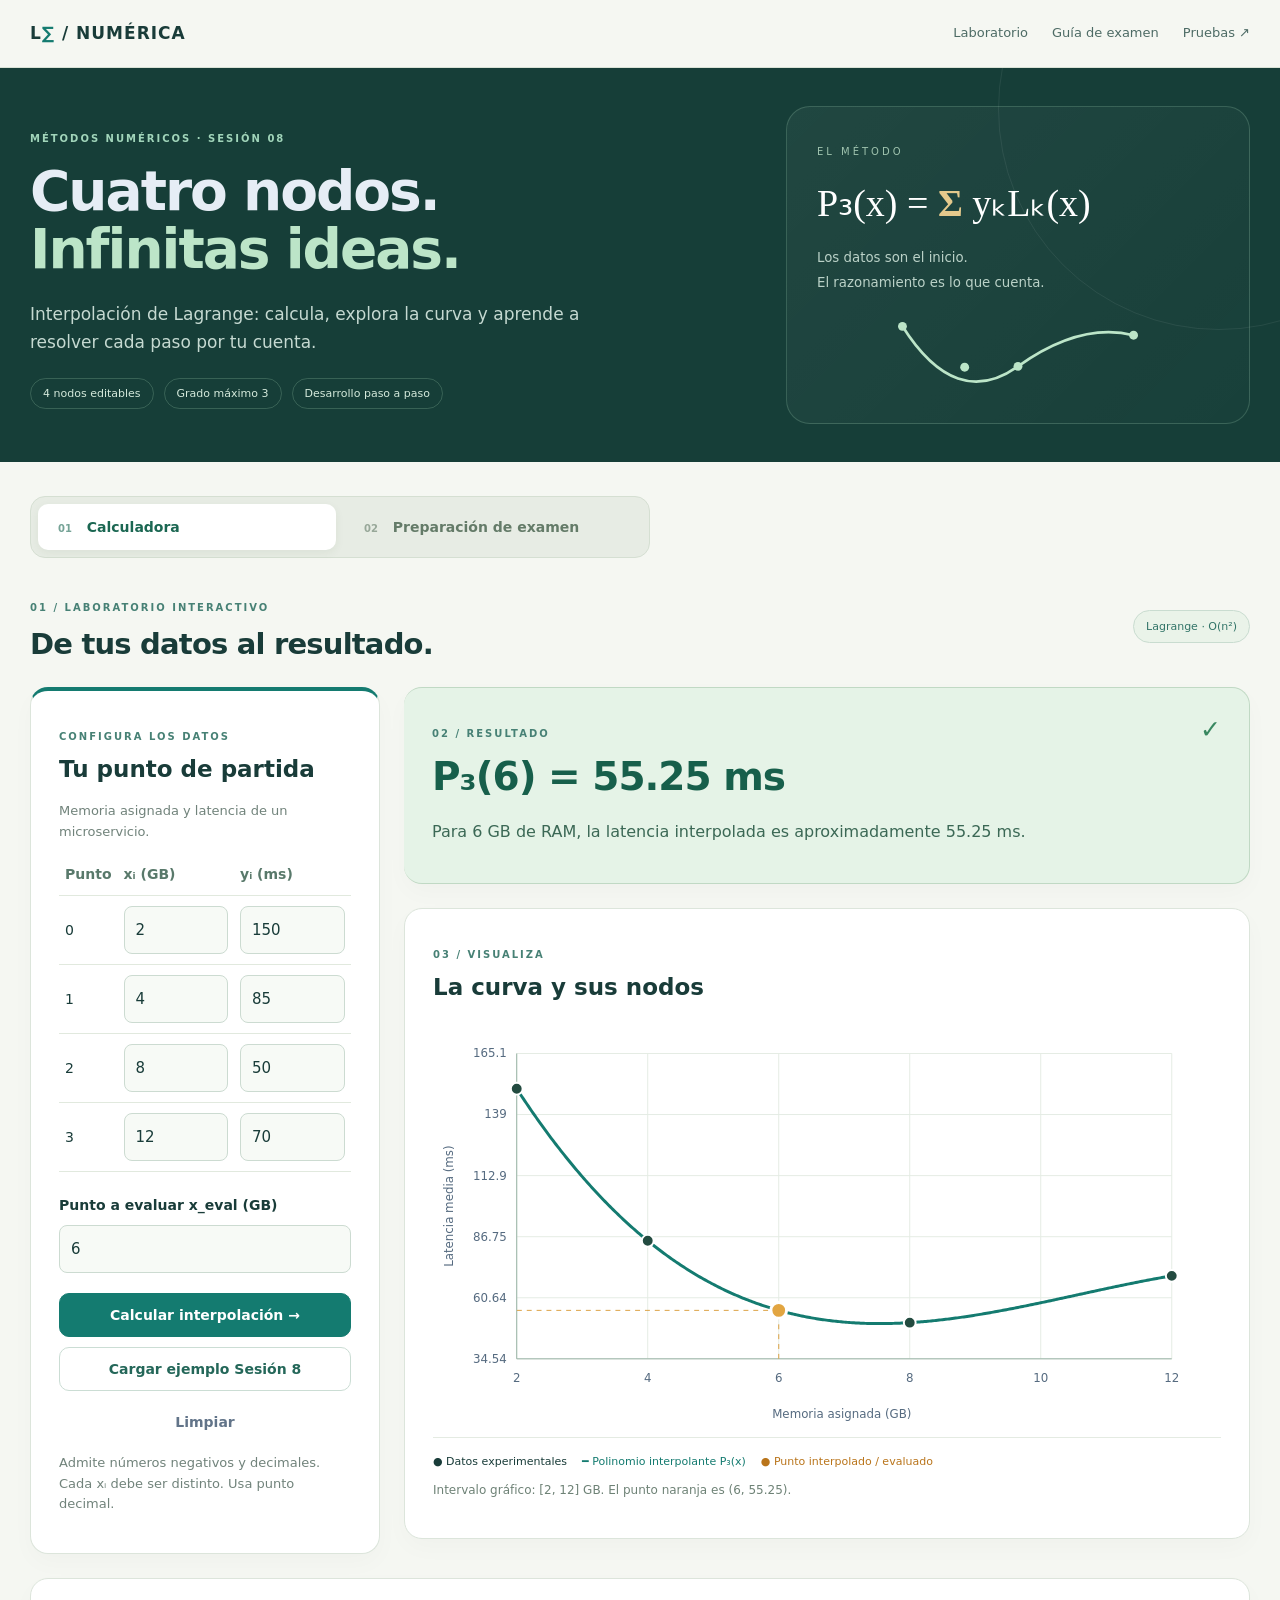
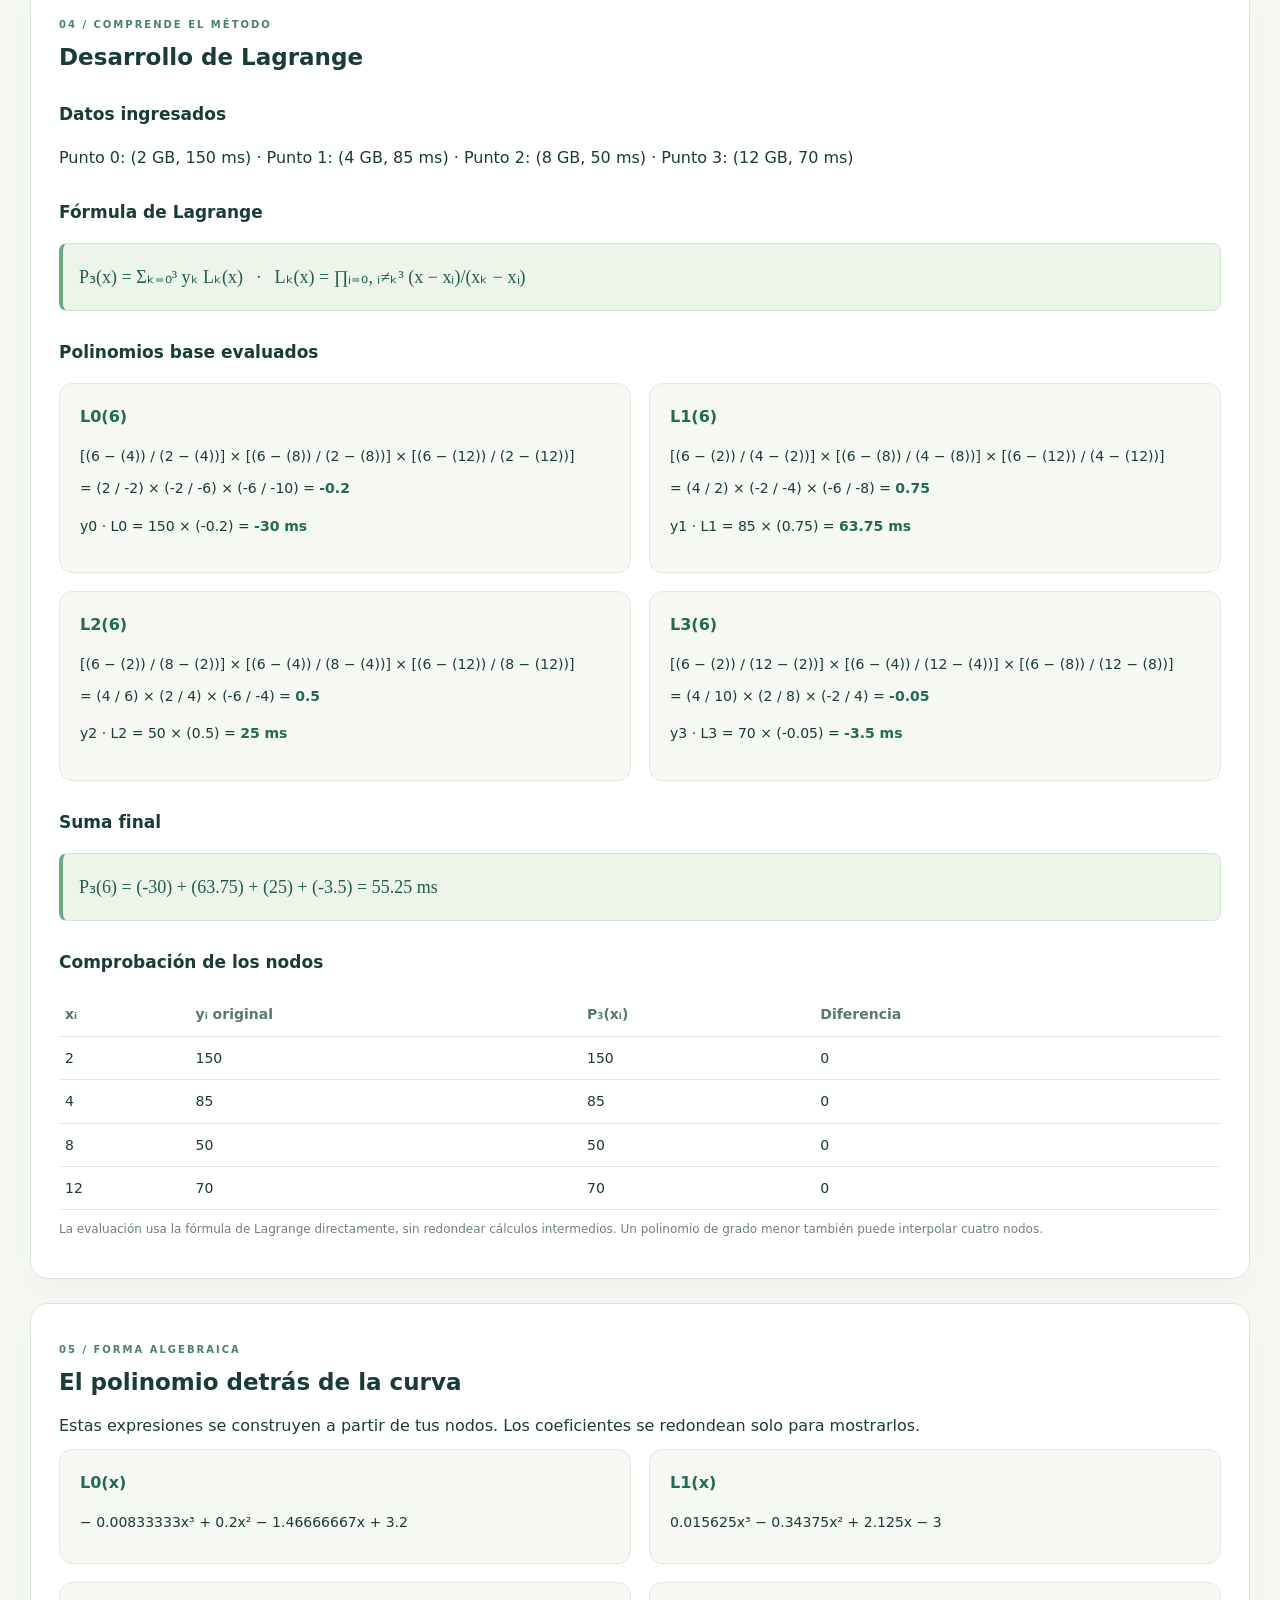
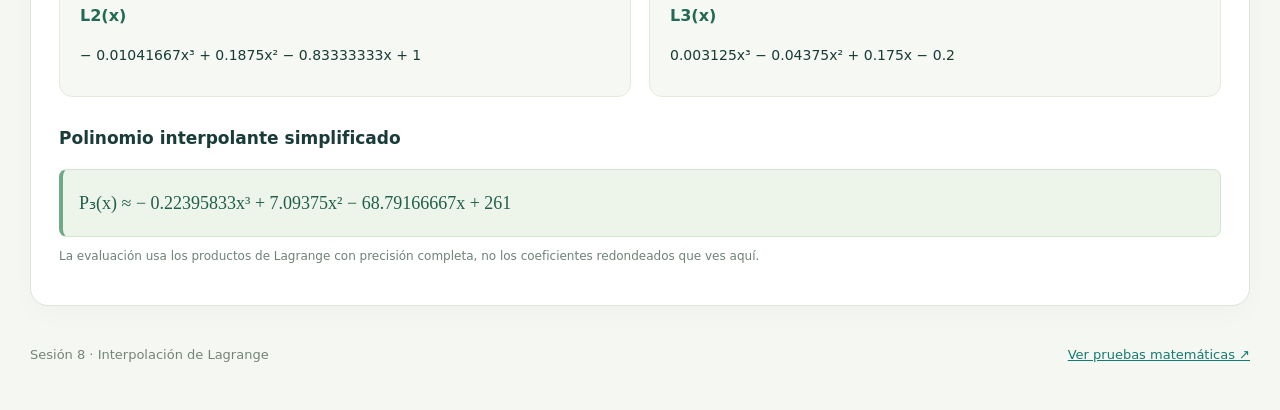
==== index.html @ 32e7f768 "Agrega aplicativo de Lagrange e informe de Sesion 8" ====
<!doctype html>
<html lang="es"><head><meta charset="utf-8"><meta name="viewport" content="width=device-width, initial-scale=1"><title>Sesión 8 · Interpolación de Lagrange</title><link rel="stylesheet" href="css/styles.css?v=4"></head>
<body><nav class="topbar wrap"><a class="brand" href="#">L<span>∑</span> / NUMÉRICA</a><div><a id="nav-lab" href="#workspace">Laboratorio</a><a id="nav-study" href="#workspace">Guía de examen</a><a href="tests/test.html">Pruebas ↗</a></div></nav><header><div class="wrap hero"><div><p class="eyebrow">MÉTODOS NUMÉRICOS · SESIÓN 08</p><h1>Cuatro nodos.<br><span>Infinitas ideas.</span></h1><p class="hero-copy">Interpolación de Lagrange: calcula, explora la curva y aprende a resolver cada paso por tu cuenta.</p><div class="hero-tags"><span>4 nodos editables</span><span>Grado máximo 3</span><span>Desarrollo paso a paso</span></div></div><div class="hero-equation" aria-label="P de x igual a la suma de y k por L k de x"><span>EL MÉTODO</span><p>P₃(x) = <b>Σ</b> yₖLₖ(x)</p><small>Los datos son el inicio.<br>El razonamiento es lo que cuenta.</small><svg viewBox="0 0 280 90" aria-hidden="true"><path d="M10 15 Q70 110 140 60 T270 25" fill="none" stroke="currentColor" stroke-width="3"/><g fill="currentColor"><circle cx="10" cy="15" r="5"/><circle cx="80" cy="61" r="5"/><circle cx="140" cy="60" r="5"/><circle cx="270" cy="25" r="5"/></g></svg></div></div></header>
<main class="wrap"><div class="workspace-tabs" id="workspace" role="tablist" aria-label="Vistas del aplicativo"><button id="view-calc" role="tab" aria-selected="true" aria-controls="calculator-panel" type="button"><span>01</span> Calculadora</button><button id="view-study" role="tab" aria-selected="false" aria-controls="study-panel" type="button"><span>02</span> Preparación de examen</button></div><div id="calculator-panel" role="tabpanel" aria-labelledby="view-calc"><div class="section-heading" id="laboratorio"><div><p class="eyebrow">01 / LABORATORIO INTERACTIVO</p><h2>De tus datos al resultado.</h2></div><span class="badge">Lagrange · O(n²)</span></div><div class="layout"><section class="card input"><p class="eyebrow">CONFIGURA LOS DATOS</p><h2>Tu punto de partida</h2><p>Memoria asignada y latencia de un microservicio.</p><form id="form" novalidate><table><thead><tr><th>Punto</th><th>xᵢ (GB)</th><th>yᵢ (ms)</th></tr></thead><tbody id="inputs"></tbody></table><label for="eval">Punto a evaluar x_eval (GB)</label><input id="eval" type="text" inputmode="decimal" autocomplete="off"><button class="primary" type="submit">Calcular interpolación →</button><button id="example" type="button">Cargar ejemplo Sesión 8</button><button id="clear" class="quiet" type="button">Limpiar</button></form><p id="error" class="error" role="alert" hidden></p><p class="hint">Admite números negativos y decimales. Cada xᵢ debe ser distinto. Usa punto decimal.</p></section>
<div id="results" hidden><section class="card result" aria-live="polite"><p class="eyebrow">02 / RESULTADO</p><h2 id="result-title"></h2><p id="interpretation"></p><p id="warning" class="warning" hidden></p></section><section class="card"><p class="eyebrow">03 / VISUALIZA</p><h2>La curva y sus nodos</h2><svg id="chart" viewBox="0 0 800 425" role="img" aria-label="Gráfica de memoria y latencia"></svg><div class="legend"><span>● Datos experimentales</span><span class="blue">━ Polinomio interpolante P₃(x)</span><span class="orange">● Punto interpolado / evaluado</span></div><p id="range" class="hint"></p></section></div></div>
<section id="development" class="card" hidden><p class="eyebrow">04 / COMPRENDE EL MÉTODO</p><h2>Desarrollo de Lagrange</h2><h3>Datos ingresados</h3><p id="points"></p><h3>Fórmula de Lagrange</h3><p class="formula">P₃(x) = Σₖ₌₀³ yₖ Lₖ(x) &nbsp; · &nbsp; Lₖ(x) = ∏ᵢ₌₀, ᵢ≠ₖ³ (x − xᵢ)/(xₖ − xᵢ)</p><h3>Polinomios base evaluados</h3><div id="steps" class="steps"></div><h3>Suma final</h3><p id="sum" class="formula"></p><h3>Comprobación de los nodos</h3><div class="table-scroll"><table><thead><tr><th>xᵢ</th><th>yᵢ original</th><th>P₃(xᵢ)</th><th>Diferencia</th></tr></thead><tbody id="checks"></tbody></table></div><p class="hint">La evaluación usa la fórmula de Lagrange directamente, sin redondear cálculos intermedios. Un polinomio de grado menor también puede interpolar cuatro nodos.</p></section>
<section id="algebra" class="card" hidden><p class="eyebrow">05 / FORMA ALGEBRAICA</p><h2>El polinomio detrás de la curva</h2><p>Estas expresiones se construyen a partir de tus nodos. Los coeficientes se redondean solo para mostrarlos.</p><div id="base-polynomials" class="steps"></div><h3>Polinomio interpolante simplificado</h3><p id="polynomial" class="formula"></p><p class="hint">La evaluación usa los productos de Lagrange con precisión completa, no los coeficientes redondeados que ves aquí.</p></section>
</div><div id="study-panel" role="tabpanel" aria-labelledby="view-study" hidden><section id="exam-guide" class="exam-guide"><div class="section-heading"><div><p class="eyebrow">06 / PREPÁRATE PARA EL EXAMEN</p><h2>Entiéndelo. Escríbelo. Compruébalo.</h2></div><span class="badge">Guía para estudiar</span></div><p>Para cualquier ejercicio con cuatro nodos, sigue esta ruta. Si cambia el contexto del problema, usa las unidades que indique el enunciado.</p><div class="guide-grid"><article class="card"><span class="step-number">01</span><h3>Ordena los datos</h3><p>Anota (x₀,y₀), …, (x₃,y₃) y el valor a estimar. Comprueba que los xᵢ sean distintos.</p><p class="mini-formula">4 nodos → grado ≤ 3</p></article><article class="card"><span class="step-number">02</span><h3>Construye cada base</h3><p>Para Lₖ, omite el nodo k en los factores. En cada denominador resta siempre xₖ − xᵢ en el mismo orden.</p><p class="mini-formula">L₀(x) = [(x−x₁)(x−x₂)(x−x₃)] / [(x₀−x₁)(x₀−x₂)(x₀−x₃)]</p></article><article class="card"><span class="step-number">03</span><h3>Sustituye y suma</h3><p>Evalúa las cuatro bases en x_eval. Multiplica cada una por su yₖ y suma los cuatro aportes, conservando los signos.</p><p class="mini-formula">P₃(x_eval) = y₀L₀ + y₁L₁ + y₂L₂ + y₃L₃</p></article><article class="card"><span class="step-number">04</span><h3>Justifica tu respuesta</h3><p>Comprueba ΣLₖ(x_eval) ≈ 1 y P₃(xᵢ) ≈ yᵢ. Indica unidades y si el punto está dentro del intervalo: interpolación; si está fuera: extrapolación.</p><p class="mini-formula">Lₖ(xₖ) = 1 · Lₖ(xᵢ) = 0 si i ≠ k</p></article></div><div class="exam-notes"><div><h3>Si te piden el polinomio completo</h3><p>Expande los tres factores de cada base, divide por su denominador y reúne términos en y₀L₀(x)+…+y₃L₃(x). La sección algebraica permite comprobar tu desarrollo.</p></div><div><h3>Errores que debes evitar</h3><p>Invertir una resta del denominador, omitir un signo negativo, confundir yₖ con xₖ o redondear demasiado pronto. Una base puede ser negativa: eso es válido.</p></div></div></section>
<section class="card practice"><div><p class="eyebrow">07 / PRÁCTICA ACTIVA</p><h2>Ahora te toca a ti.</h2><p>Usa los datos del laboratorio, oculta la solución y resuelve en papel. Después compara tu estimación.</p></div><button id="practice-toggle" type="button" aria-pressed="false">Ocultar solución y practicar</button><p id="practice-data" class="practice-data"></p><form id="practice-form" novalidate><label for="practice-answer">Tu estimación de P₃(x_eval) en ms</label><div class="answer-row"><input id="practice-answer" type="text" inputmode="decimal" placeholder="Escribe tu resultado"><button type="submit" class="primary">Comprobar mi respuesta</button></div></form><p id="practice-feedback" role="status" aria-live="polite"></p><p class="hint">Tolerancia de práctica: 0.000001 × max(1, |resultado|). Utiliza esta guía para prepararte; durante el examen, sigue las reglas de tu docente.</p></section>
</div><footer>Sesión 8 · Interpolación de Lagrange <a href="tests/test.html">Ver pruebas matemáticas ↗</a></footer></main><script src="js/lagrange.js?v=4"></script><script src="js/grafica.js?v=4"></script><script src="js/ui.js?v=4"></script><script src="js/app.js?v=4"></script></body></html>
---- css/styles.css ----
*{box-sizing:border-box}body{margin:0;background:#f2f5f8;color:#20334a;font:16px/1.6 system-ui,sans-serif}.wrap{max-width:1200px;margin:auto;padding:30px}header{background:#122c47;color:#e6edf5;border-top:5px solid #deaa58}h1{font-size:clamp(28px,4vw,44px);line-height:1.2;font-weight:500;margin:15px 0}h1 span{color:#a8c9ea}h2{font-size:23px;line-height:1.3;margin:10px 0 16px}h3{font-size:17px;margin-top:28px}.eyebrow{font-size:11px;font-weight:750;letter-spacing:2px;color:#6583a0}.layout{display:grid;grid-template-columns:340px 1fr;gap:24px;align-items:start}.card{background:white;border:1px solid #dae2eb;border-radius:16px;padding:25px;margin-bottom:24px;box-shadow:0 6px 20px #16324b05}p{margin:10px 0}table{border-collapse:collapse;width:100%;font-size:14px}th,td{text-align:left;padding:10px 6px;border-bottom:1px solid #e5ebf1}th{color:#65778b;font-weight:600}input{width:100%;padding:11px;border:1px solid #bfcbd8;border-radius:7px;font:inherit;color:inherit}input:focus{outline:3px solid #a6c9ec;border-color:#377aba}label{display:block;margin:22px 0 8px;font-size:14px;font-weight:600}button{width:100%;border:1px solid #bdccda;border-radius:8px;background:white;padding:12px;font:600 14px system-ui;color:#244a6d;margin-top:10px;cursor:pointer}button:hover{background:#eaf2fa}.primary{background:#2467a6;color:white;border-color:#2467a6;margin-top:20px}.primary:hover{background:#174e82}.quiet{border:0;color:#627489}.hint{font-size:12px;color:#697d90}.result{border-left:5px solid #2467a6}.result h2{font-size:32px;color:#2467a6}.warning{background:#fff3dc;padding:12px;border-radius:8px;color:#805815}.error{background:#ffeded;color:#a32e2e;padding:12px;border-radius:8px}.steps{display:grid;grid-template-columns:1fr 1fr;gap:15px}.step{background:#f5f8fb;border-radius:9px;padding:18px;overflow-wrap:anywhere}.formula{background:#edf3fa;padding:16px;border-radius:8px;overflow-wrap:anywhere}svg{width:100%;height:auto;display:block}svg text{font:12px system-ui;fill:#566b80}.grid{stroke:#e4eaf1;stroke-width:1;fill:none}.axis{stroke:#9aabbc;fill:none}.curve{stroke:#2467a6;stroke-width:3;fill:none}.node{fill:#122c47;stroke:white;stroke-width:2}.evaluated{fill:#e89b36;stroke:white;stroke-width:3}.guide{stroke:#e89b36;stroke-dasharray:5 5;fill:none}.legend{display:flex;gap:15px;flex-wrap:wrap;font-size:12px}.blue{color:#2467a6}.orange{color:#b9741a}footer{font-size:13px;color:#718295;display:flex;justify-content:space-between}a{color:#2467a6}[hidden]{display:none!important}.table-scroll{overflow:auto}@media(max-width:850px){.layout{grid-template-columns:1fr}.steps{grid-template-columns:1fr}.wrap{padding:20px}.card{padding:20px}footer{gap:15px;flex-wrap:wrap}}
/* Identidad visual del laboratorio y guía de estudio. */
:root{--ink:#193c39;--teal:#147b70;--mint:#daf1e6;--paper:#f5f7f2;--gold:#d6aa56}html{scroll-behavior:smooth;scroll-padding-top:25px}body{background:var(--paper);color:var(--ink)}.wrap{max-width:1280px}.topbar{display:flex;align-items:center;justify-content:space-between;padding-top:20px;padding-bottom:20px;gap:20px}.brand{font-size:17px;font-weight:850;letter-spacing:1px;text-decoration:none;color:var(--ink)}.brand span{color:var(--teal)}.topbar div{display:flex;gap:24px}.topbar div a{color:#4d6b65;text-decoration:none;font-size:13px}.topbar a:hover{color:var(--teal)}header{background:#163e38;border:0;position:relative;overflow:hidden}header::after{content:'';position:absolute;width:440px;height:440px;border:1px solid #ffffff12;border-radius:50%;right:-160px;top:-180px;pointer-events:none}.hero{display:grid;grid-template-columns:1.5fr 1fr;gap:60px;align-items:center;padding-top:55px;padding-bottom:55px}header .eyebrow{color:#a1d5ba}h1{font-weight:750;font-size:clamp(36px,5vw,61px);letter-spacing:-2px;line-height:1.07}h1 span{color:#bce5c8}.hero-copy{max-width:570px;color:#c5d9d1;font-size:17px;margin:22px 0}.hero-tags{display:flex;flex-wrap:wrap;gap:10px}.hero-tags span{font-size:11px;border:1px solid #9bc9ad40;padding:6px 12px;border-radius:20px;color:#d4e9db}.hero-equation{position:relative;border:1px solid #aad9bb38;background:#ffffff06;border-radius:24px;padding:30px;color:#bce5c8;transform:rotate(-2deg)}.hero-equation>span{font-size:10px;letter-spacing:3px;color:#9fc3ae}.hero-equation p{font-family:Georgia,serif;font-size:clamp(24px,3vw,38px);color:#fff}.hero-equation b{color:#e5c98c}.hero-equation small{color:#bad1c7}.hero-equation svg{margin-top:18px;height:80px}.section-heading{display:flex;justify-content:space-between;align-items:center;gap:20px;margin:12px 0 25px}.section-heading h2{font-size:29px;letter-spacing:-.8px;margin-bottom:0}.eyebrow{color:#478175;letter-spacing:2px;font-size:10px}.badge{border:1px solid #c9dcd0;color:#327468;background:#eaf3e9;padding:7px 12px;border-radius:30px;font-size:11px;white-space:nowrap}.layout{grid-template-columns:350px minmax(0,1fr)}.card{border-color:#dce5db;border-radius:18px;box-shadow:0 8px 28px #173d2d05;padding:28px}.input{border-top:4px solid var(--teal)}.input>p:not(.eyebrow){color:#71837b;font-size:13px}input{background:#f7faf6;border-color:#ccdbd1;border-radius:8px;font-size:15px}input:focus{outline:3px solid #bde6d8;border-color:#147b70}input:hover{border-color:#86b5a5}button{border-color:#cbddd4;color:#246759;border-radius:10px;padding:13px;transition:background .15s,transform .15s}button:hover{background:#eef6ee}button:active{transform:translateY(1px)}.primary{background:var(--teal);border-color:var(--teal);color:#fff}.primary:hover{background:#0e6057}.result{background:#e5f3e7;border-color:#c0d9c4;border-left:0;position:relative}.result::after{content:'✓';position:absolute;right:28px;top:22px;color:#388760;font-size:25px}.result h2{color:#175f4b;font-size:clamp(26px,3.5vw,39px);letter-spacing:-1px;margin-right:35px}.result>p:not(.eyebrow){color:#3b6855}.grid{stroke:#e5ece4}.axis{stroke:#99b3a6}.curve{stroke:#147b70}.node{fill:#234b40}.evaluated{fill:#e2a541}.guide{stroke:#dca143}.blue{color:var(--teal)}.legend{font-size:11px;padding-top:15px;border-top:1px solid #e4ebe2}.formula{background:#edf5eb;border:1px solid #d4e4d3;color:#215d4c;line-height:1.9;font-family:Georgia,serif;font-size:18px}.step{background:#f6f8f3;border:1px solid #e3eadd;border-radius:13px;padding:20px}.step strong{color:#236954}.step>p{font-size:14px}.steps{gap:18px}th{color:#59796b}th,td{border-color:#e1e9de}.hint{color:#6e8276}.exam-guide{margin:50px 0}.exam-guide>p{max-width:760px;color:#657f70}.guide-grid{display:grid;grid-template-columns:repeat(4,minmax(0,1fr));gap:18px;margin-top:25px}.guide-grid .card{margin:0;padding:24px}.guide-grid h3{font-size:18px;margin:15px 0 10px}.guide-grid p{font-size:13px;color:#5c7467}.step-number{display:inline-flex;align-items:center;justify-content:center;width:38px;height:38px;border-radius:50%;background:#e5f1dd;color:#34705a;font-size:12px;font-weight:800}.mini-formula{font-family:Georgia,serif;background:#f3f6ed;border-radius:8px;padding:12px;overflow-wrap:anywhere}.exam-notes{display:grid;grid-template-columns:1fr 1fr;gap:40px;margin:28px 0;padding:25px 30px;border-left:3px solid #d3aa58;background:#f2eddf;border-radius:0 12px 12px 0}.exam-notes h3{margin:0 0 10px}.exam-notes p{font-size:14px;color:#73694f}.practice{background:#163e38;color:#e5f1e9;border:0;display:grid;grid-template-columns:1.3fr 1fr;gap:10px 40px;padding:35px}.practice .eyebrow{color:#a3d2b9}.practice h2{font-size:30px}.practice>div>p:last-child{color:#b7cec3;font-size:14px}.practice>button{align-self:center;background:#dcedd2;border:0;color:#284e39}.practice form{grid-column:1/-1}.practice label{color:#d3e6d8}.answer-row{display:grid;grid-template-columns:1fr 1fr;gap:15px}.answer-row button{margin:0}.practice .hint{grid-column:1/-1;color:#a8c3b4}.practice #practice-feedback{grid-column:1/-1;color:#f2d395;font-weight:600}.practice-mode #results,.practice-mode #development,.practice-mode #algebra{display:none!important}.practice-mode .layout{grid-template-columns:1fr}.practice-mode .input{max-width:600px;width:100%;margin-inline:auto}footer{padding:15px 0;color:#738578}a{color:#147b70}button:focus-visible,a:focus-visible{outline:3px solid #8cc5ac;outline-offset:3px}@media(max-width:1000px){.guide-grid{grid-template-columns:1fr 1fr}.hero{gap:30px}.layout{grid-template-columns:320px minmax(0,1fr)}}@media(max-width:850px){.layout{grid-template-columns:1fr}.hero{grid-template-columns:1fr;padding-top:30px;padding-bottom:35px}.hero-equation{display:none}.topbar{flex-wrap:wrap}.topbar div{gap:16px}.section-heading{align-items:flex-start}.section-heading h2{font-size:25px}.practice{grid-template-columns:1fr;padding:25px}.exam-notes{grid-template-columns:1fr;gap:20px}.card{padding:23px}}@media(max-width:500px){.guide-grid{grid-template-columns:1fr}.answer-row{grid-template-columns:1fr}.section-heading{flex-wrap:wrap}.topbar div a{font-size:12px}.result h2{font-size:27px}.formula{font-size:16px}}@media print{header,.topbar,.input,.practice,footer{display:none}.layout{display:block}.card{box-shadow:none;break-inside:avoid}body{background:white}.practice-mode #results:not([hidden]),.practice-mode #development:not([hidden]),.practice-mode #algebra:not([hidden]){display:block!important}.wrap{padding:0}.guide-grid{grid-template-columns:1fr 1fr}}
/* Navegación por espacios de trabajo. */
.workspace-tabs{display:flex;gap:8px;background:#e7ece4;padding:7px;border:1px solid #d5dfd2;border-radius:15px;margin:4px 0 32px;max-width:620px;scroll-margin-top:25px}.workspace-tabs button{margin:0;border:0;background:transparent;text-align:left;font-size:14px;padding:15px 20px;color:#647b68}.workspace-tabs button[aria-selected="true"]{background:white;box-shadow:0 3px 10px #284d2010;color:#1b6752}.workspace-tabs button span{font-size:10px;margin-right:10px;opacity:.6}.practice-data{grid-column:1/-1;padding:15px;border:1px solid #92b59a60;border-radius:9px;color:#d7e6d7;font-size:14px}.topbar{border-bottom:1px solid #d9e2d6}.hero{padding-top:38px;padding-bottom:38px}h1{font-size:clamp(34px,4.5vw,55px)}.hero-equation{transform:none;background:linear-gradient(135deg,#ffffff0c,#ffffff03)}.card{box-shadow:0 9px 24px #193c2906}.section-heading{margin-bottom:24px}.input{position:sticky;top:20px}.exam-guide{margin-top:18px}.guide-grid .card{border-top:3px solid #90b98a}#study-panel .section-heading h2{max-width:650px}.answer-row{max-width:780px}.formula{border-left:4px solid #70a985}.step strong{display:inline-block;margin-bottom:5px}@media(max-width:850px){.input{position:static}.workspace-tabs{margin-bottom:25px}.workspace-tabs button{padding:13px;font-size:12px}.workspace-tabs button span{display:none}}@media print{.workspace-tabs{display:none}#calculator-panel,#study-panel{display:block!important}}
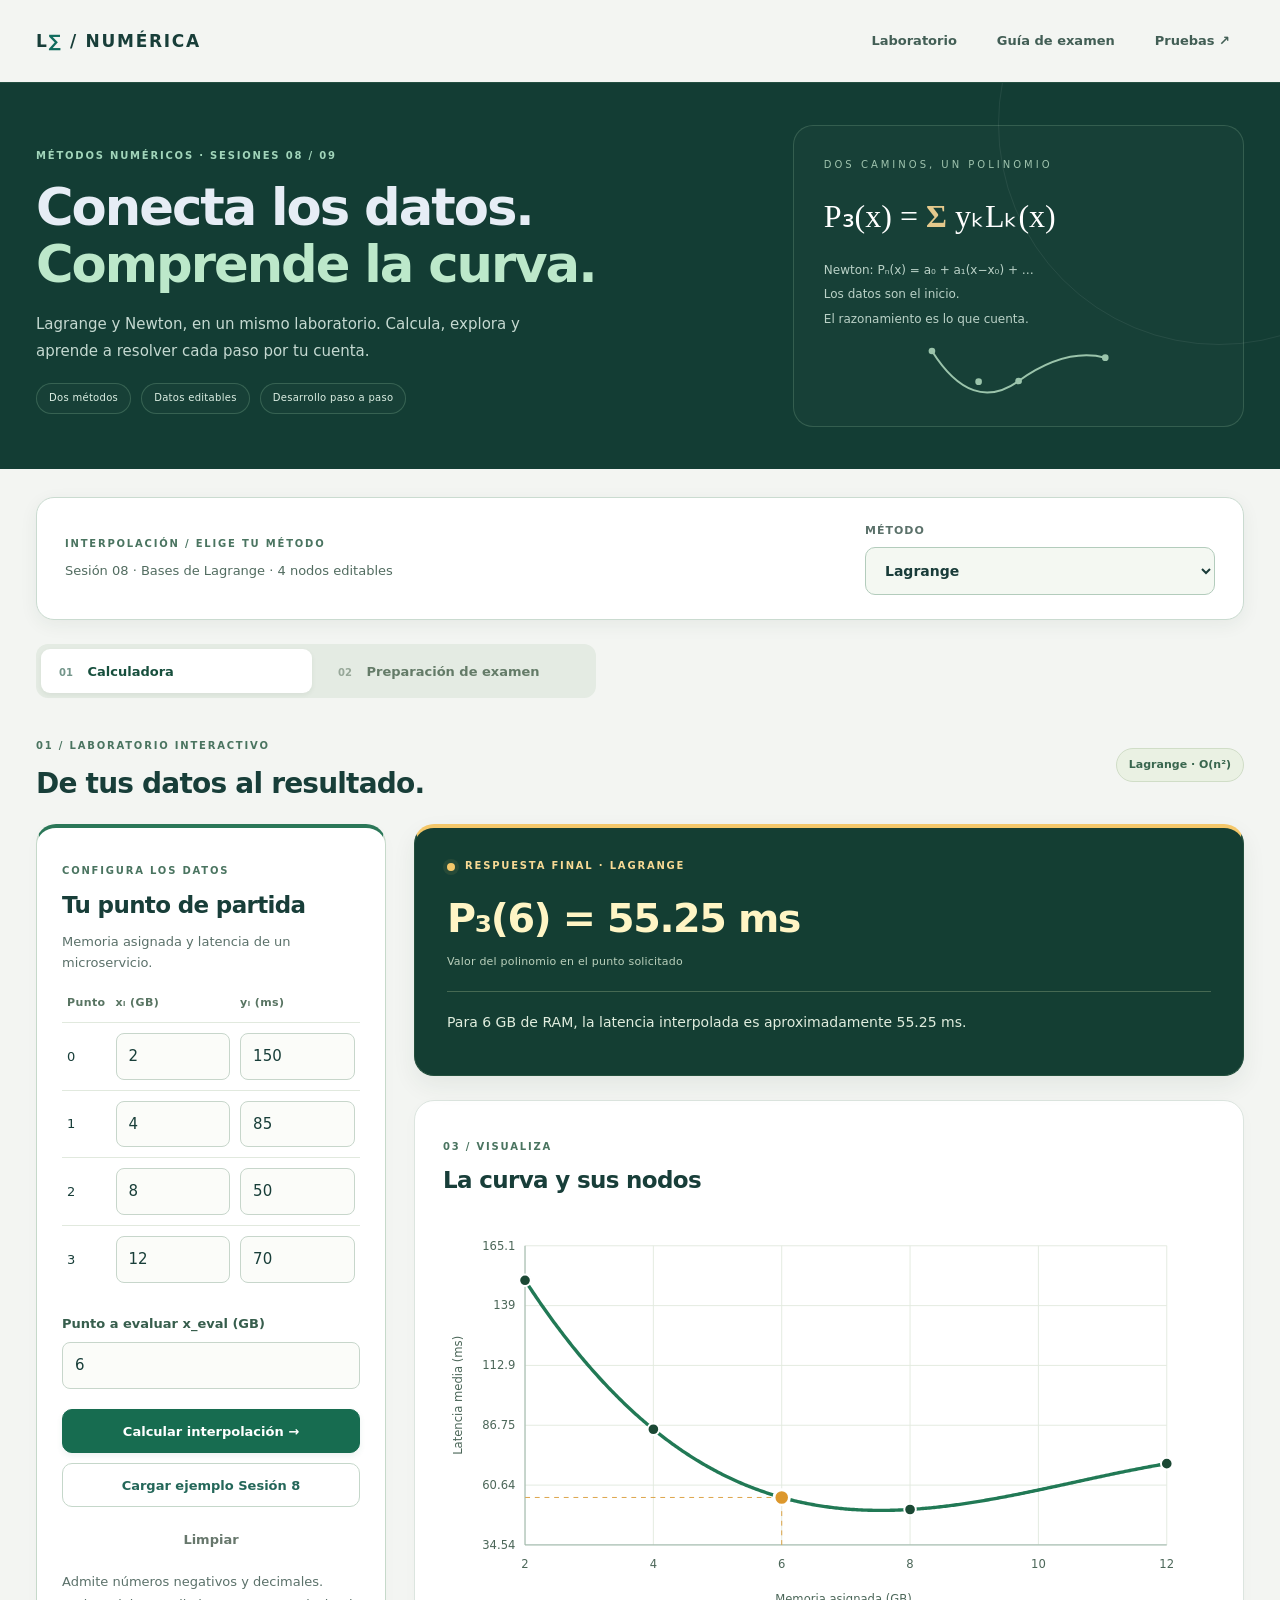
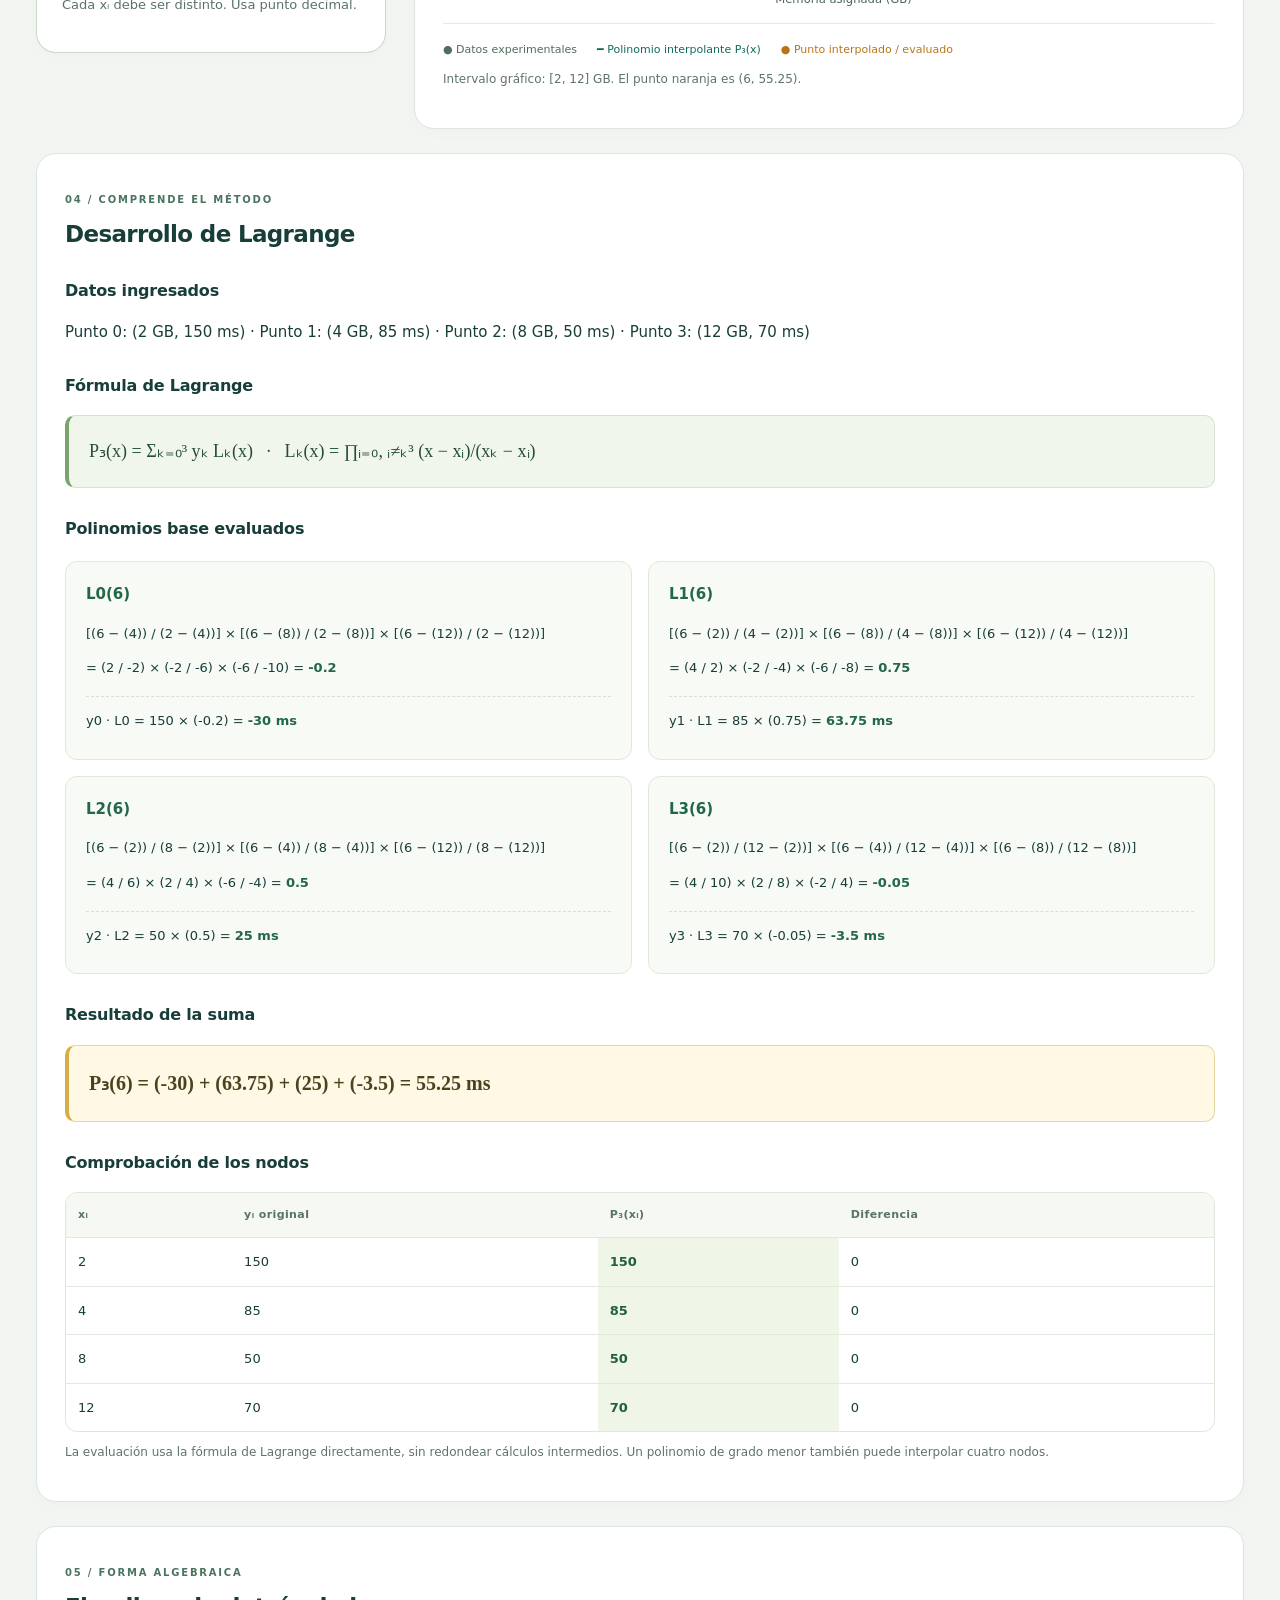
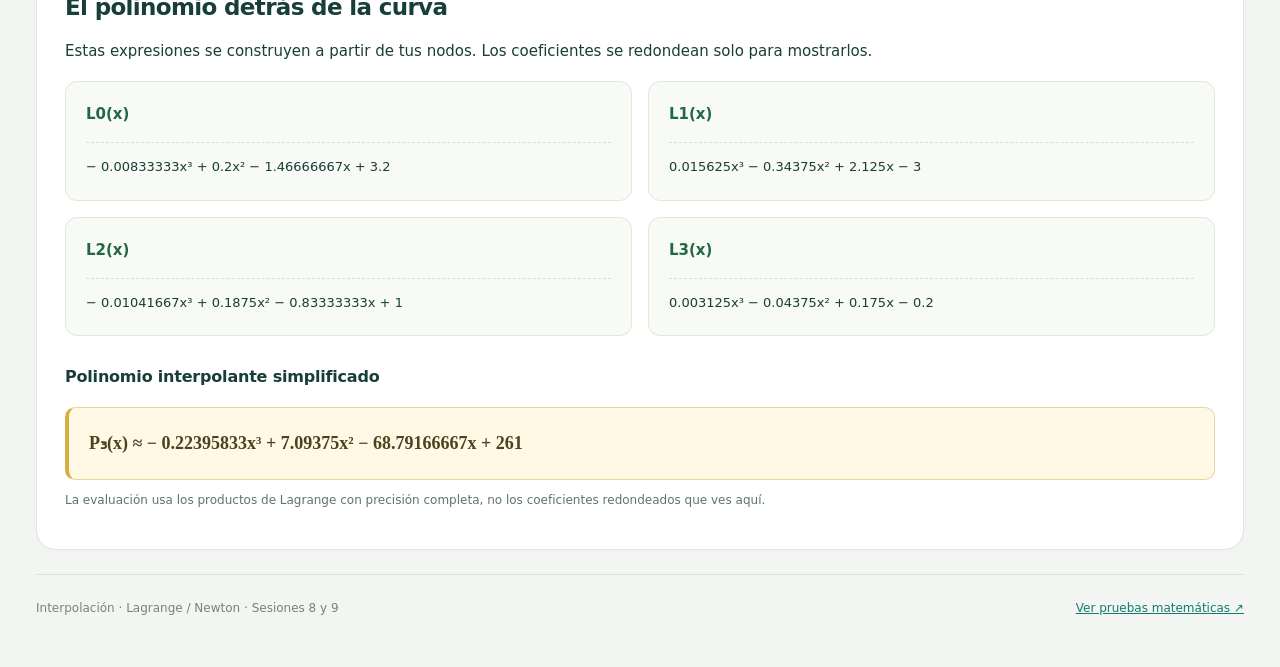
==== commit 2ad68a50: "Actualiza Lagrange y Newton, mejora diseno y agrega informe con capturas" ====
--- a/index.html
+++ b/index.html
@@ -1,10 +1,66 @@
 <!doctype html>
-<html lang="es"><head><meta charset="utf-8"><meta name="viewport" content="width=device-width, initial-scale=1"><title>Sesión 8 · Interpolación de Lagrange</title><link rel="stylesheet" href="css/styles.css?v=4"></head>
-<body><nav class="topbar wrap"><a class="brand" href="#">L<span>∑</span> / NUMÉRICA</a><div><a id="nav-lab" href="#workspace">Laboratorio</a><a id="nav-study" href="#workspace">Guía de examen</a><a href="tests/test.html">Pruebas ↗</a></div></nav><header><div class="wrap hero"><div><p class="eyebrow">MÉTODOS NUMÉRICOS · SESIÓN 08</p><h1>Cuatro nodos.<br><span>Infinitas ideas.</span></h1><p class="hero-copy">Interpolación de Lagrange: calcula, explora la curva y aprende a resolver cada paso por tu cuenta.</p><div class="hero-tags"><span>4 nodos editables</span><span>Grado máximo 3</span><span>Desarrollo paso a paso</span></div></div><div class="hero-equation" aria-label="P de x igual a la suma de y k por L k de x"><span>EL MÉTODO</span><p>P₃(x) = <b>Σ</b> yₖLₖ(x)</p><small>Los datos son el inicio.<br>El razonamiento es lo que cuenta.</small><svg viewBox="0 0 280 90" aria-hidden="true"><path d="M10 15 Q70 110 140 60 T270 25" fill="none" stroke="currentColor" stroke-width="3"/><g fill="currentColor"><circle cx="10" cy="15" r="5"/><circle cx="80" cy="61" r="5"/><circle cx="140" cy="60" r="5"/><circle cx="270" cy="25" r="5"/></g></svg></div></div></header>
-<main class="wrap"><div class="workspace-tabs" id="workspace" role="tablist" aria-label="Vistas del aplicativo"><button id="view-calc" role="tab" aria-selected="true" aria-controls="calculator-panel" type="button"><span>01</span> Calculadora</button><button id="view-study" role="tab" aria-selected="false" aria-controls="study-panel" type="button"><span>02</span> Preparación de examen</button></div><div id="calculator-panel" role="tabpanel" aria-labelledby="view-calc"><div class="section-heading" id="laboratorio"><div><p class="eyebrow">01 / LABORATORIO INTERACTIVO</p><h2>De tus datos al resultado.</h2></div><span class="badge">Lagrange · O(n²)</span></div><div class="layout"><section class="card input"><p class="eyebrow">CONFIGURA LOS DATOS</p><h2>Tu punto de partida</h2><p>Memoria asignada y latencia de un microservicio.</p><form id="form" novalidate><table><thead><tr><th>Punto</th><th>xᵢ (GB)</th><th>yᵢ (ms)</th></tr></thead><tbody id="inputs"></tbody></table><label for="eval">Punto a evaluar x_eval (GB)</label><input id="eval" type="text" inputmode="decimal" autocomplete="off"><button class="primary" type="submit">Calcular interpolación →</button><button id="example" type="button">Cargar ejemplo Sesión 8</button><button id="clear" class="quiet" type="button">Limpiar</button></form><p id="error" class="error" role="alert" hidden></p><p class="hint">Admite números negativos y decimales. Cada xᵢ debe ser distinto. Usa punto decimal.</p></section>
-<div id="results" hidden><section class="card result" aria-live="polite"><p class="eyebrow">02 / RESULTADO</p><h2 id="result-title"></h2><p id="interpretation"></p><p id="warning" class="warning" hidden></p></section><section class="card"><p class="eyebrow">03 / VISUALIZA</p><h2>La curva y sus nodos</h2><svg id="chart" viewBox="0 0 800 425" role="img" aria-label="Gráfica de memoria y latencia"></svg><div class="legend"><span>● Datos experimentales</span><span class="blue">━ Polinomio interpolante P₃(x)</span><span class="orange">● Punto interpolado / evaluado</span></div><p id="range" class="hint"></p></section></div></div>
-<section id="development" class="card" hidden><p class="eyebrow">04 / COMPRENDE EL MÉTODO</p><h2>Desarrollo de Lagrange</h2><h3>Datos ingresados</h3><p id="points"></p><h3>Fórmula de Lagrange</h3><p class="formula">P₃(x) = Σₖ₌₀³ yₖ Lₖ(x) &nbsp; · &nbsp; Lₖ(x) = ∏ᵢ₌₀, ᵢ≠ₖ³ (x − xᵢ)/(xₖ − xᵢ)</p><h3>Polinomios base evaluados</h3><div id="steps" class="steps"></div><h3>Suma final</h3><p id="sum" class="formula"></p><h3>Comprobación de los nodos</h3><div class="table-scroll"><table><thead><tr><th>xᵢ</th><th>yᵢ original</th><th>P₃(xᵢ)</th><th>Diferencia</th></tr></thead><tbody id="checks"></tbody></table></div><p class="hint">La evaluación usa la fórmula de Lagrange directamente, sin redondear cálculos intermedios. Un polinomio de grado menor también puede interpolar cuatro nodos.</p></section>
+<html lang="es"><head><meta charset="utf-8"><meta name="viewport" content="width=device-width, initial-scale=1"><title>Interpolación · Lagrange y Newton</title><link rel="stylesheet" href="css/styles.css?v=10"><link rel="stylesheet" href="css/design.css?v=10"></head>
+<body><nav class="topbar wrap"><a class="brand" href="#">L<span>∑</span> / NUMÉRICA</a><div><a id="nav-lab" href="#workspace">Laboratorio</a><a id="nav-study" href="#workspace">Guía de examen</a><a href="tests/test.html">Pruebas ↗</a></div></nav><header><div class="wrap hero"><div><p class="eyebrow">MÉTODOS NUMÉRICOS · SESIONES 08 / 09</p><h1>Conecta los datos.<br><span>Comprende la curva.</span></h1><p class="hero-copy">Lagrange y Newton, en un mismo laboratorio. Calcula, explora y aprende a resolver cada paso por tu cuenta.</p><div class="hero-tags"><span>Dos métodos</span><span>Datos editables</span><span>Desarrollo paso a paso</span></div></div><div class="hero-equation" aria-label="P de x igual a la suma de y k por L k de x"><span>DOS CAMINOS, UN POLINOMIO</span><p>P₃(x) = <b>Σ</b> yₖLₖ(x)</p><small>Newton: Pₙ(x) = a₀ + a₁(x−x₀) + …<br>Los datos son el inicio.<br>El razonamiento es lo que cuenta.</small><svg viewBox="0 0 280 90" aria-hidden="true"><path d="M10 15 Q70 110 140 60 T270 25" fill="none" stroke="currentColor" stroke-width="3"/><g fill="currentColor"><circle cx="10" cy="15" r="5"/><circle cx="80" cy="61" r="5"/><circle cx="140" cy="60" r="5"/><circle cx="270" cy="25" r="5"/></g></svg></div></div></header>
+<main class="wrap">
+<section class="method-bar" aria-label="Selección del método de interpolación">
+  <div><p class="eyebrow">INTERPOLACIÓN / ELIGE TU MÉTODO</p><p id="method-description">Sesión 08 · Bases de Lagrange · 4 nodos editables</p></div>
+  <div><label for="method-select">Método</label><select id="method-select"><option value="lagrange">Lagrange</option><option value="newton">Newton - Diferencias Divididas</option></select></div>
+</section><div id="lagrange-workspace"><div class="workspace-tabs" id="workspace" role="tablist" aria-label="Vistas del aplicativo"><button id="view-calc" role="tab" aria-selected="true" aria-controls="calculator-panel" type="button"><span>01</span> Calculadora</button><button id="view-study" role="tab" aria-selected="false" aria-controls="study-panel" type="button"><span>02</span> Preparación de examen</button></div><div id="calculator-panel" role="tabpanel" aria-labelledby="view-calc"><div class="section-heading" id="laboratorio"><div><p class="eyebrow">01 / LABORATORIO INTERACTIVO</p><h2>De tus datos al resultado.</h2></div><span class="badge">Lagrange · O(n²)</span></div><div class="layout"><section class="card input"><p class="eyebrow">CONFIGURA LOS DATOS</p><h2>Tu punto de partida</h2><p>Memoria asignada y latencia de un microservicio.</p><form id="form" novalidate><table><thead><tr><th>Punto</th><th>xᵢ (GB)</th><th>yᵢ (ms)</th></tr></thead><tbody id="inputs"></tbody></table><label for="eval">Punto a evaluar x_eval (GB)</label><input id="eval" type="text" inputmode="decimal" autocomplete="off"><button class="primary" type="submit">Calcular interpolación →</button><button id="example" type="button">Cargar ejemplo Sesión 8</button><button id="clear" class="quiet" type="button">Limpiar</button></form><p id="error" class="error" role="alert" hidden></p><p class="hint">Admite números negativos y decimales. Cada xᵢ debe ser distinto. Usa punto decimal.</p></section>
+<div id="results" hidden><section class="card result" aria-live="polite"><div class="answer-label"><span class="answer-dot" aria-hidden="true"></span> RESPUESTA FINAL · LAGRANGE</div><h2 id="result-title"></h2><span class="answer-caption">Valor del polinomio en el punto solicitado</span><p id="interpretation"></p><p id="warning" class="warning" hidden></p></section><section class="card"><p class="eyebrow">03 / VISUALIZA</p><h2>La curva y sus nodos</h2><svg id="chart" viewBox="0 0 800 425" role="img" aria-label="Gráfica de memoria y latencia"></svg><div class="legend"><span>● Datos experimentales</span><span class="blue">━ Polinomio interpolante P₃(x)</span><span class="orange">● Punto interpolado / evaluado</span></div><p id="range" class="hint"></p></section></div></div>
+<section id="development" class="card" hidden><p class="eyebrow">04 / COMPRENDE EL MÉTODO</p><h2>Desarrollo de Lagrange</h2><h3>Datos ingresados</h3><p id="points"></p><h3>Fórmula de Lagrange</h3><p class="formula">P₃(x) = Σₖ₌₀³ yₖ Lₖ(x) &nbsp; · &nbsp; Lₖ(x) = ∏ᵢ₌₀, ᵢ≠ₖ³ (x − xᵢ)/(xₖ − xᵢ)</p><h3>Polinomios base evaluados</h3><div id="steps" class="steps"></div><h3>Resultado de la suma</h3><p id="sum" class="formula"></p><h3>Comprobación de los nodos</h3><div class="table-scroll"><table><thead><tr><th>xᵢ</th><th>yᵢ original</th><th>P₃(xᵢ)</th><th>Diferencia</th></tr></thead><tbody id="checks"></tbody></table></div><p class="hint">La evaluación usa la fórmula de Lagrange directamente, sin redondear cálculos intermedios. Un polinomio de grado menor también puede interpolar cuatro nodos.</p></section>
 <section id="algebra" class="card" hidden><p class="eyebrow">05 / FORMA ALGEBRAICA</p><h2>El polinomio detrás de la curva</h2><p>Estas expresiones se construyen a partir de tus nodos. Los coeficientes se redondean solo para mostrarlos.</p><div id="base-polynomials" class="steps"></div><h3>Polinomio interpolante simplificado</h3><p id="polynomial" class="formula"></p><p class="hint">La evaluación usa los productos de Lagrange con precisión completa, no los coeficientes redondeados que ves aquí.</p></section>
 </div><div id="study-panel" role="tabpanel" aria-labelledby="view-study" hidden><section id="exam-guide" class="exam-guide"><div class="section-heading"><div><p class="eyebrow">06 / PREPÁRATE PARA EL EXAMEN</p><h2>Entiéndelo. Escríbelo. Compruébalo.</h2></div><span class="badge">Guía para estudiar</span></div><p>Para cualquier ejercicio con cuatro nodos, sigue esta ruta. Si cambia el contexto del problema, usa las unidades que indique el enunciado.</p><div class="guide-grid"><article class="card"><span class="step-number">01</span><h3>Ordena los datos</h3><p>Anota (x₀,y₀), …, (x₃,y₃) y el valor a estimar. Comprueba que los xᵢ sean distintos.</p><p class="mini-formula">4 nodos → grado ≤ 3</p></article><article class="card"><span class="step-number">02</span><h3>Construye cada base</h3><p>Para Lₖ, omite el nodo k en los factores. En cada denominador resta siempre xₖ − xᵢ en el mismo orden.</p><p class="mini-formula">L₀(x) = [(x−x₁)(x−x₂)(x−x₃)] / [(x₀−x₁)(x₀−x₂)(x₀−x₃)]</p></article><article class="card"><span class="step-number">03</span><h3>Sustituye y suma</h3><p>Evalúa las cuatro bases en x_eval. Multiplica cada una por su yₖ y suma los cuatro aportes, conservando los signos.</p><p class="mini-formula">P₃(x_eval) = y₀L₀ + y₁L₁ + y₂L₂ + y₃L₃</p></article><article class="card"><span class="step-number">04</span><h3>Justifica tu respuesta</h3><p>Comprueba ΣLₖ(x_eval) ≈ 1 y P₃(xᵢ) ≈ yᵢ. Indica unidades y si el punto está dentro del intervalo: interpolación; si está fuera: extrapolación.</p><p class="mini-formula">Lₖ(xₖ) = 1 · Lₖ(xᵢ) = 0 si i ≠ k</p></article></div><div class="exam-notes"><div><h3>Si te piden el polinomio completo</h3><p>Expande los tres factores de cada base, divide por su denominador y reúne términos en y₀L₀(x)+…+y₃L₃(x). La sección algebraica permite comprobar tu desarrollo.</p></div><div><h3>Errores que debes evitar</h3><p>Invertir una resta del denominador, omitir un signo negativo, confundir yₖ con xₖ o redondear demasiado pronto. Una base puede ser negativa: eso es válido.</p></div></div></section>
 <section class="card practice"><div><p class="eyebrow">07 / PRÁCTICA ACTIVA</p><h2>Ahora te toca a ti.</h2><p>Usa los datos del laboratorio, oculta la solución y resuelve en papel. Después compara tu estimación.</p></div><button id="practice-toggle" type="button" aria-pressed="false">Ocultar solución y practicar</button><p id="practice-data" class="practice-data"></p><form id="practice-form" novalidate><label for="practice-answer">Tu estimación de P₃(x_eval) en ms</label><div class="answer-row"><input id="practice-answer" type="text" inputmode="decimal" placeholder="Escribe tu resultado"><button type="submit" class="primary">Comprobar mi respuesta</button></div></form><p id="practice-feedback" role="status" aria-live="polite"></p><p class="hint">Tolerancia de práctica: 0.000001 × max(1, |resultado|). Utiliza esta guía para prepararte; durante el examen, sigue las reglas de tu docente.</p></section>
-</div><footer>Sesión 8 · Interpolación de Lagrange <a href="tests/test.html">Ver pruebas matemáticas ↗</a></footer></main><script src="js/lagrange.js?v=4"></script><script src="js/grafica.js?v=4"></script><script src="js/ui.js?v=4"></script><script src="js/app.js?v=4"></script></body></html>
+</div>
+</div>
+<section id="newton-workspace" aria-label="Newton por diferencias divididas" hidden>
+  <div class="section-heading"><div><p class="eyebrow">SESIÓN 09 / LABORATORIO DE NEWTON</p><h2>Una tabla. Todo el procedimiento.</h2></div><span class="badge" id="newton-degree">4 puntos · grado máximo 3</span></div>
+  <p class="newton-intro">Construye diferencias divididas, descubre el polinomio y verifica cada nodo. Los valores iniciales son el ejemplo de microservicios; puedes cambiarlos para practicar.</p>
+  <div class="newton-layout">
+    <aside>
+      <section class="card input newton-input-card">
+        <p class="eyebrow">01 / TUS DATOS</p><h2>Configura el ejercicio</h2>
+        <form id="newton-form" novalidate>
+          <label for="newton-count">Cantidad de puntos</label>
+          <select id="newton-count"><option>2</option><option>3</option><option selected>4</option><option>5</option><option>6</option><option>7</option><option>8</option></select>
+          <table class="node-input-table"><caption>x en unidades de 100 req/s · y en ms</caption><thead><tr><th>i</th><th>xᵢ</th><th>yᵢ</th></tr></thead><tbody id="newton-inputs"></tbody></table>
+          <label for="newton-eval">Punto a evaluar x_eval</label><input id="newton-eval" type="text" inputmode="decimal" autocomplete="off">
+          <p class="hint">En el ejemplo, x = 5 representa 500 req/s. Para otros contextos, interpreta las unidades según tu enunciado.</p>
+          <button id="newton-example" type="button">Cargar ejemplo Sesión 9</button>
+          <div class="newton-actions"><button id="newton-build" type="button">Construir tabla</button><button class="primary" type="submit">Resolver con Newton</button></div>
+          <button id="newton-manual" type="button">Ver desarrollo manual</button><button id="newton-clear" class="quiet" type="button">Limpiar Newton</button>
+        </form>
+        <p id="newton-error" class="error" role="alert" hidden></p><p class="hint">Usa punto decimal. Todos los xᵢ deben ser distintos. No se redondea durante el cálculo.</p>
+      </section>
+      <section class="card newton-note"><p class="eyebrow">¿POR QUÉ DIFERENCIAS DIVIDIDAS?</p><p>En la tarea, las separaciones entre 1, 2, 4 y 7 son 1, 2 y 3. Newton-Gregory requiere nodos equiespaciados; aquí usamos Newton por diferencias divididas.</p></section>
+    </aside>
+    <div class="newton-output">
+      <p id="newton-status" class="newton-status" role="status" aria-live="polite"></p>
+      <div id="newton-results" hidden>
+        <section id="newton-overview" class="card answer-overview" aria-live="polite" hidden>
+          <div class="answer-label"><span class="answer-dot" aria-hidden="true"></span> RESPUESTA FINAL · NEWTON</div>
+          <h2 id="newton-overview-title"></h2><span class="answer-caption">Valor del polinomio en el punto solicitado</span>
+          <p id="newton-overview-interpretation"></p>
+          <div class="answer-footer">El procedimiento, los coeficientes y la comprobación están detallados debajo.</div>
+        </section>
+        <section id="newton-data-section" class="card"><p class="eyebrow">01 / DATOS INGRESADOS</p><h2>Organiza los nodos</h2><p id="newton-data" class="formula"></p><h3>Primera columna f[xᵢ]</h3><p id="newton-first-column"></p><p class="hint">Con m puntos, el grado es como máximo m − 1. El grado real puede ser menor.</p></section>
+        <section class="card"><p class="eyebrow">02 / TABLA COMPLETA</p><h2>Diferencias divididas</h2><div id="newton-table" class="table-scroll" role="region" aria-label="Tabla de diferencias divididas" tabindex="0"></div><p class="hint">Las celdas verdes de la primera fila son los coeficientes. — indica una posición fuera del triángulo.</p></section>
+        <section class="card"><p class="eyebrow">03 / DESARROLLO MANUAL / PASO A PASO</p><h2>De dónde sale cada número</h2><p class="formula">f[xᵢ,…,xᵢ₊ⱼ] = (f[xᵢ₊₁,…,xᵢ₊ⱼ] − f[xᵢ,…,xᵢ₊ⱼ₋₁]) / (xᵢ₊ⱼ − xᵢ)</p><details id="newton-steps-details"><summary>Mostrar las operaciones de todos los órdenes</summary><div id="newton-steps"></div></details></section>
+        <section class="card"><p class="eyebrow">04 / COEFICIENTES DE NEWTON</p><h2>Lee la primera fila</h2><p>aₖ = f[x₀,…,xₖ]. Conserva el mismo orden de los nodos al construir los factores.</p><div id="newton-coefficients" class="coefficients-grid"></div></section>
+        <section id="newton-polynomials" class="card" hidden><p class="eyebrow">05 / FORMA DE NEWTON</p><h2>Construye el polinomio</h2><p class="hint">Pₙ(x) = a₀ + a₁(x−x₀) + a₂(x−x₀)(x−x₁) + …</p><p id="newton-polynomial" class="formula"></p></section>
+        <section id="newton-standard-section" class="card" hidden><p class="eyebrow">06 / FORMA ESTÁNDAR</p><h2>Expande y reúne términos</h2><p id="newton-standard" class="formula"></p><p id="newton-standard-decimal"></p><details id="newton-expansion-details"><summary>Ver la expansión de cada producto</summary><div id="newton-expansion" class="steps"></div></details><p class="hint">Las fracciones simples son representaciones racionales para estudiar; las aproximaciones y el redondeo se aplican solo en pantalla. La evaluación conserva los números internos completos.</p></section>
+        <section id="newton-evaluation" class="card" hidden><p class="eyebrow">07 / SUSTITUCIÓN Y RESULTADO</p><h2>Sustituye x_eval</h2><p id="newton-substitution" class="formula"></p><p id="newton-contributions" class="formula"></p><div class="newton-result"><h3 id="newton-result-title"></h3><p id="newton-interpretation"></p></div><p id="newton-warning" class="warning" hidden></p><details id="newton-horner-details"><summary>Ver evaluación eficiente anidada · O(m)</summary><div id="newton-horner" class="formula"></div></details></section>
+        <section id="newton-validation" class="card" hidden><p class="eyebrow">08 / VALIDACIÓN DE NODOS</p><h2>¿Pasa por tus datos?</h2><div class="table-scroll"><table><thead><tr><th>xᵢ</th><th>yᵢ original</th><th>P(xᵢ)</th><th>Diferencia</th><th>Comprobación</th></tr></thead><tbody id="newton-checks"></tbody></table></div><p id="newton-check-summary" class="hint"></p><p class="hint">Un residuo pequeño en los nodos no mide el error frente a la función real entre nodos. Sin información adicional de esa función no se calcula aquí una cota del error de interpolación.</p></section>
+        <section id="newton-graph" class="card" hidden><p class="eyebrow">09 / GRÁFICA</p><h2>Explora el polinomio</h2><svg id="newton-chart" viewBox="0 0 800 425" role="img" aria-label="Gráfica de Newton: carga concurrente y latencia"></svg><div class="legend"><span>● Datos experimentales</span><span class="blue">━ Polinomio de Newton</span><span class="orange">● Punto evaluado</span></div><p id="newton-range" class="hint"></p></section>
+      </div>
+      <section id="newton-study" class="card newton-study">
+        <p class="eyebrow">MODO PRÁCTICA / EXAMEN</p><h2>Primero en papel. Después compara.</h2>
+        <p>Elige de 2 a 8 puntos. Escribe la tabla por órdenes, toma la primera fila y construye el polinomio. Comprueba el resultado y los nodos.</p>
+        <button id="newton-practice-toggle" type="button" aria-pressed="false">Ocultar solución y practicar Newton</button>
+        <form id="newton-practice-form" novalidate><label for="newton-answer">Tu estimación de P(x_eval)</label><div class="answer-row"><input id="newton-answer" type="text" inputmode="decimal" placeholder="Tu resultado en ms"><button type="submit" class="primary">Comprobar respuesta de Newton</button></div></form>
+        <p id="newton-feedback" role="status" aria-live="polite"></p><p class="hint">Tolerancia de práctica: 10⁻⁶ × max(1, |resultado|). Estudia con esta herramienta y sigue las reglas de tu docente durante el examen.</p>
+      </section>
+    </div>
+  </div>
+</section>
+<footer>Interpolación · Lagrange / Newton · Sesiones 8 y 9 <a href="tests/test.html">Ver pruebas matemáticas ↗</a></footer></main><script src="js/lagrange.js?v=9"></script><script src="js/grafica.js?v=9"></script><script src="js/ui.js?v=9"></script><script src="js/app.js?v=9"></script><script src="js/newton.js?v=9"></script><script src="js/newton-ui.js?v=10"></script></body></html>
--- a/css/styles.css
+++ b/css/styles.css
@@ -3,3 +3,6 @@
 :root{--ink:#193c39;--teal:#147b70;--mint:#daf1e6;--paper:#f5f7f2;--gold:#d6aa56}html{scroll-behavior:smooth;scroll-padding-top:25px}body{background:var(--paper);color:var(--ink)}.wrap{max-width:1280px}.topbar{display:flex;align-items:center;justify-content:space-between;padding-top:20px;padding-bottom:20px;gap:20px}.brand{font-size:17px;font-weight:850;letter-spacing:1px;text-decoration:none;color:var(--ink)}.brand span{color:var(--teal)}.topbar div{display:flex;gap:24px}.topbar div a{color:#4d6b65;text-decoration:none;font-size:13px}.topbar a:hover{color:var(--teal)}header{background:#163e38;border:0;position:relative;overflow:hidden}header::after{content:'';position:absolute;width:440px;height:440px;border:1px solid #ffffff12;border-radius:50%;right:-160px;top:-180px;pointer-events:none}.hero{display:grid;grid-template-columns:1.5fr 1fr;gap:60px;align-items:center;padding-top:55px;padding-bottom:55px}header .eyebrow{color:#a1d5ba}h1{font-weight:750;font-size:clamp(36px,5vw,61px);letter-spacing:-2px;line-height:1.07}h1 span{color:#bce5c8}.hero-copy{max-width:570px;color:#c5d9d1;font-size:17px;margin:22px 0}.hero-tags{display:flex;flex-wrap:wrap;gap:10px}.hero-tags span{font-size:11px;border:1px solid #9bc9ad40;padding:6px 12px;border-radius:20px;color:#d4e9db}.hero-equation{position:relative;border:1px solid #aad9bb38;background:#ffffff06;border-radius:24px;padding:30px;color:#bce5c8;transform:rotate(-2deg)}.hero-equation>span{font-size:10px;letter-spacing:3px;color:#9fc3ae}.hero-equation p{font-family:Georgia,serif;font-size:clamp(24px,3vw,38px);color:#fff}.hero-equation b{color:#e5c98c}.hero-equation small{color:#bad1c7}.hero-equation svg{margin-top:18px;height:80px}.section-heading{display:flex;justify-content:space-between;align-items:center;gap:20px;margin:12px 0 25px}.section-heading h2{font-size:29px;letter-spacing:-.8px;margin-bottom:0}.eyebrow{color:#478175;letter-spacing:2px;font-size:10px}.badge{border:1px solid #c9dcd0;color:#327468;background:#eaf3e9;padding:7px 12px;border-radius:30px;font-size:11px;white-space:nowrap}.layout{grid-template-columns:350px minmax(0,1fr)}.card{border-color:#dce5db;border-radius:18px;box-shadow:0 8px 28px #173d2d05;padding:28px}.input{border-top:4px solid var(--teal)}.input>p:not(.eyebrow){color:#71837b;font-size:13px}input{background:#f7faf6;border-color:#ccdbd1;border-radius:8px;font-size:15px}input:focus{outline:3px solid #bde6d8;border-color:#147b70}input:hover{border-color:#86b5a5}button{border-color:#cbddd4;color:#246759;border-radius:10px;padding:13px;transition:background .15s,transform .15s}button:hover{background:#eef6ee}button:active{transform:translateY(1px)}.primary{background:var(--teal);border-color:var(--teal);color:#fff}.primary:hover{background:#0e6057}.result{background:#e5f3e7;border-color:#c0d9c4;border-left:0;position:relative}.result::after{content:'✓';position:absolute;right:28px;top:22px;color:#388760;font-size:25px}.result h2{color:#175f4b;font-size:clamp(26px,3.5vw,39px);letter-spacing:-1px;margin-right:35px}.result>p:not(.eyebrow){color:#3b6855}.grid{stroke:#e5ece4}.axis{stroke:#99b3a6}.curve{stroke:#147b70}.node{fill:#234b40}.evaluated{fill:#e2a541}.guide{stroke:#dca143}.blue{color:var(--teal)}.legend{font-size:11px;padding-top:15px;border-top:1px solid #e4ebe2}.formula{background:#edf5eb;border:1px solid #d4e4d3;color:#215d4c;line-height:1.9;font-family:Georgia,serif;font-size:18px}.step{background:#f6f8f3;border:1px solid #e3eadd;border-radius:13px;padding:20px}.step strong{color:#236954}.step>p{font-size:14px}.steps{gap:18px}th{color:#59796b}th,td{border-color:#e1e9de}.hint{color:#6e8276}.exam-guide{margin:50px 0}.exam-guide>p{max-width:760px;color:#657f70}.guide-grid{display:grid;grid-template-columns:repeat(4,minmax(0,1fr));gap:18px;margin-top:25px}.guide-grid .card{margin:0;padding:24px}.guide-grid h3{font-size:18px;margin:15px 0 10px}.guide-grid p{font-size:13px;color:#5c7467}.step-number{display:inline-flex;align-items:center;justify-content:center;width:38px;height:38px;border-radius:50%;background:#e5f1dd;color:#34705a;font-size:12px;font-weight:800}.mini-formula{font-family:Georgia,serif;background:#f3f6ed;border-radius:8px;padding:12px;overflow-wrap:anywhere}.exam-notes{display:grid;grid-template-columns:1fr 1fr;gap:40px;margin:28px 0;padding:25px 30px;border-left:3px solid #d3aa58;background:#f2eddf;border-radius:0 12px 12px 0}.exam-notes h3{margin:0 0 10px}.exam-notes p{font-size:14px;color:#73694f}.practice{background:#163e38;color:#e5f1e9;border:0;display:grid;grid-template-columns:1.3fr 1fr;gap:10px 40px;padding:35px}.practice .eyebrow{color:#a3d2b9}.practice h2{font-size:30px}.practice>div>p:last-child{color:#b7cec3;font-size:14px}.practice>button{align-self:center;background:#dcedd2;border:0;color:#284e39}.practice form{grid-column:1/-1}.practice label{color:#d3e6d8}.answer-row{display:grid;grid-template-columns:1fr 1fr;gap:15px}.answer-row button{margin:0}.practice .hint{grid-column:1/-1;color:#a8c3b4}.practice #practice-feedback{grid-column:1/-1;color:#f2d395;font-weight:600}.practice-mode #results,.practice-mode #development,.practice-mode #algebra{display:none!important}.practice-mode .layout{grid-template-columns:1fr}.practice-mode .input{max-width:600px;width:100%;margin-inline:auto}footer{padding:15px 0;color:#738578}a{color:#147b70}button:focus-visible,a:focus-visible{outline:3px solid #8cc5ac;outline-offset:3px}@media(max-width:1000px){.guide-grid{grid-template-columns:1fr 1fr}.hero{gap:30px}.layout{grid-template-columns:320px minmax(0,1fr)}}@media(max-width:850px){.layout{grid-template-columns:1fr}.hero{grid-template-columns:1fr;padding-top:30px;padding-bottom:35px}.hero-equation{display:none}.topbar{flex-wrap:wrap}.topbar div{gap:16px}.section-heading{align-items:flex-start}.section-heading h2{font-size:25px}.practice{grid-template-columns:1fr;padding:25px}.exam-notes{grid-template-columns:1fr;gap:20px}.card{padding:23px}}@media(max-width:500px){.guide-grid{grid-template-columns:1fr}.answer-row{grid-template-columns:1fr}.section-heading{flex-wrap:wrap}.topbar div a{font-size:12px}.result h2{font-size:27px}.formula{font-size:16px}}@media print{header,.topbar,.input,.practice,footer{display:none}.layout{display:block}.card{box-shadow:none;break-inside:avoid}body{background:white}.practice-mode #results:not([hidden]),.practice-mode #development:not([hidden]),.practice-mode #algebra:not([hidden]){display:block!important}.wrap{padding:0}.guide-grid{grid-template-columns:1fr 1fr}}
 /* Navegación por espacios de trabajo. */
 .workspace-tabs{display:flex;gap:8px;background:#e7ece4;padding:7px;border:1px solid #d5dfd2;border-radius:15px;margin:4px 0 32px;max-width:620px;scroll-margin-top:25px}.workspace-tabs button{margin:0;border:0;background:transparent;text-align:left;font-size:14px;padding:15px 20px;color:#647b68}.workspace-tabs button[aria-selected="true"]{background:white;box-shadow:0 3px 10px #284d2010;color:#1b6752}.workspace-tabs button span{font-size:10px;margin-right:10px;opacity:.6}.practice-data{grid-column:1/-1;padding:15px;border:1px solid #92b59a60;border-radius:9px;color:#d7e6d7;font-size:14px}.topbar{border-bottom:1px solid #d9e2d6}.hero{padding-top:38px;padding-bottom:38px}h1{font-size:clamp(34px,4.5vw,55px)}.hero-equation{transform:none;background:linear-gradient(135deg,#ffffff0c,#ffffff03)}.card{box-shadow:0 9px 24px #193c2906}.section-heading{margin-bottom:24px}.input{position:sticky;top:20px}.exam-guide{margin-top:18px}.guide-grid .card{border-top:3px solid #90b98a}#study-panel .section-heading h2{max-width:650px}.answer-row{max-width:780px}.formula{border-left:4px solid #70a985}.step strong{display:inline-block;margin-bottom:5px}@media(max-width:850px){.input{position:static}.workspace-tabs{margin-bottom:25px}.workspace-tabs button{padding:13px;font-size:12px}.workspace-tabs button span{display:none}}@media print{.workspace-tabs{display:none}#calculator-panel,#study-panel{display:block!important}}
+/* Extensión de Newton: conserva el laboratorio de Lagrange. */
+.method-bar{display:flex;justify-content:space-between;align-items:center;gap:30px;padding:24px 28px;background:#fff;border:1px solid #d4e1d2;border-radius:18px;margin:0 0 30px}.method-bar>div:last-child{min-width:310px}.method-bar label{margin:0 0 7px}.method-bar p{margin:0}.method-bar .eyebrow{margin-bottom:7px}select{width:100%;padding:12px;border:1px solid #bfd4c6;background:#f7faf6;border-radius:9px;color:#193c39;font:600 14px system-ui;cursor:pointer}select:focus{outline:3px solid #bde6d8;border-color:#147b70}.newton-intro{color:#657f70;max-width:800px;margin-bottom:28px}.newton-layout{display:grid;grid-template-columns:340px minmax(0,1fr);gap:26px;align-items:start}.newton-layout>aside,.newton-output{min-width:0}.newton-input-card{position:static;padding:24px}.newton-input-card label:first-child{margin-top:8px}.node-input-table{margin-top:18px}.node-input-table input{min-width:0;padding:10px 8px}.node-input-table th{width:28px}.node-input-table td{width:45%}caption{text-align:left;font-size:12px;color:#647c6b;padding:0 0 12px;caption-side:top}.newton-actions{display:grid;grid-template-columns:1fr 1fr;gap:8px}.newton-actions button{padding:12px 8px;margin-top:10px;font-size:12px}.newton-note{background:#ecefdf;font-size:13px;border:1px solid #dde2c8}.newton-status{border-left:3px solid #147b70;background:#e9f0e4;padding:12px 18px;font-size:13px;margin:0 0 20px}.newton-study{background:#e7f0e3}.newton-study h2{font-size:23px}.newton-study p{font-size:13px}.newton-study .answer-row{grid-template-columns:1fr 1.25fr}.newton-study .answer-row button{font-size:12px}.newton-study>button{background:#fff}.newton-study .hint{font-size:11px}#newton-feedback{font-weight:650;color:#1b6855}.divided-table{min-width:500px;white-space:nowrap}.divided-table th,.divided-table td{padding:14px 12px}.divided-table caption{white-space:normal}.divided-table td{font-variant-numeric:tabular-nums}.divided-table small{display:block;font-size:10px;color:#6c8274}.empty-cell{color:#bec9be;background:#fafcf8}.coefficient-cell{background:#e6f3df;color:#235e45;font-weight:700;border-bottom:2px solid #bad6ac}.coefficient-label{display:block;font-size:10px;font-weight:500;margin-top:4px;color:#57826a}.coefficients-grid{display:grid;grid-template-columns:repeat(auto-fit,minmax(125px,1fr));gap:12px}.coefficient-tile{background:#f1f6ec;border:1px solid #d5e5cc;border-radius:12px;padding:16px;display:flex;flex-direction:column;gap:8px;overflow-wrap:anywhere}.coefficient-tile span{font-size:11px;color:#648268}.coefficient-tile strong{font:700 24px Georgia,serif;color:#21654c}.coefficient-tile small{font-size:11px;color:#6c8274}details{margin:18px 0 8px}summary{cursor:pointer;font-size:14px;font-weight:650;padding:14px 16px;border-radius:10px;background:#f1f5eb;border:1px solid #d8e4ce;color:#28634e}summary:hover{background:#e7efde}summary:focus-visible{outline:3px solid #8cc5ac;outline-offset:3px}details[open]>summary{margin-bottom:20px}#newton-results .steps{grid-template-columns:1fr}#newton-results .step p{font-size:14px}#newton-results .formula{font-size:17px}#newton-results .card{scroll-margin-top:20px}#newton-results h2{font-size:24px}.newton-result{background:#e4f1e2;border-left:4px solid #398768;padding:20px;border-radius:10px;margin:20px 0}.newton-result h3{font-size:29px;letter-spacing:-.7px;margin:0;color:#1a674d}.newton-result p{font-size:14px}.check-ok{color:#26754d;font-weight:600}.check-fail{color:#a04924;font-weight:700}#newton-checks td{font-variant-numeric:tabular-nums}#newton-checks td:last-child{white-space:nowrap}@media(max-width:1000px){.newton-layout{grid-template-columns:300px minmax(0,1fr);gap:20px}.newton-layout .card{padding:22px}.newton-study .answer-row{grid-template-columns:1fr}}@media(max-width:850px){.newton-layout{grid-template-columns:1fr}.method-bar{align-items:stretch;flex-direction:column;gap:18px;padding:22px}.method-bar>div:last-child{min-width:0}.newton-input-card{max-width:none}.newton-layout>aside{display:grid;grid-template-columns:1fr}.newton-result h3{font-size:25px}.newton-study .answer-row{grid-template-columns:1fr 1fr}}@media(max-width:500px){.newton-study .answer-row{grid-template-columns:1fr}.coefficients-grid{grid-template-columns:1fr 1fr}.newton-layout .card{padding:20px}.newton-result{padding:16px}.newton-result h3{font-size:23px}}@media print{.method-bar,.newton-layout>aside,.newton-study,.newton-status{display:none!important}.newton-layout{display:block}#lagrange-workspace[hidden],#newton-workspace[hidden]{display:none!important}}
+
--- a/css/design.css
+++ b/css/design.css
@@ -0,0 +1,228 @@
+/* Presentación del laboratorio. No modifica los algoritmos de interpolación. */
+:root {
+  --ink: #183e39;
+  --teal: #116c5e;
+  --paper: #f3f5f2;
+  --line: #dce5df;
+  --muted: #5b716a;
+  --gold: #f4c76a;
+  --radius: 20px;
+}
+body {background: var(--paper); color: var(--ink); font-size: 15px; line-height: 1.65;}
+.wrap {max-width: 1360px; padding-inline: 36px;}
+.topbar {min-height: 82px; padding-block: 20px; border: 0;}
+.brand {font-size: 17px; letter-spacing: 1.7px;}
+.topbar div {gap: 12px;}
+.topbar div a {padding: 8px 14px; border-radius: 9px; color: #425e55; font-weight: 600;}
+.topbar div a:hover {background: #e2ebe3;}
+header {background: #133d34; border-top: 1px solid #244f42;}
+.hero {grid-template-columns: 1.5fr 1fr; gap: 80px; padding-block: 42px;}
+h1 {font-size: clamp(34px, 4vw, 54px); font-weight: 730; letter-spacing: -2px; line-height: 1.12; margin: 14px 0;}
+h1 span {color: #bce8ca;}
+.hero-copy {font-size: 15px; line-height: 1.8; max-width: 540px; margin: 18px 0;}
+.hero-tags span {color: #dceee3; font-size: 10px; letter-spacing: .3px; border-color: #68977b66; background: #ffffff05;}
+.hero-equation {border-color: #70997e55; background: #ffffff05; border-radius: 20px; padding: 25px 30px;}
+.hero-equation p {font-size: 32px; margin: 14px 0;}
+.hero-equation small {font-size: 12px; line-height: 1.9;}
+.hero-equation svg {height: 60px; margin-top: 10px; opacity: .8;}
+main.wrap {padding-top: 28px;}
+.eyebrow {font-size: 10px; letter-spacing: 1.8px; font-weight: 750; color: #4a7460;}
+h2 {font-size: 23px; letter-spacing: -.65px; line-height: 1.35;}
+h3 {font-size: 16px; letter-spacing: -.2px;}
+.method-bar {padding: 24px 28px; gap: 30px; border: 1px solid #cadbd0; box-shadow: 0 5px 18px #193e2910; margin-bottom: 24px;}
+.method-bar>div:last-child {min-width: 350px;}
+.method-bar label {font-size: 11px; text-transform: uppercase; letter-spacing: 1px; color: #5b716a;}
+#method-description {font-size: 13px; color: #526c60;}
+select {min-height: 48px; padding: 12px 15px; background: #f4f8f2; border-color: #b3ccbc; font-size: 14px; border-radius: 10px;}
+.workspace-tabs {max-width: 560px; padding: 5px; border-radius: 12px; border: 0; background: #e4ebe3; margin-bottom: 30px;}
+.workspace-tabs button {border-radius: 9px; padding: 13px 18px; font-size: 13px;}
+.workspace-tabs button[aria-selected="true"] {color: #174f3d; box-shadow: 0 2px 5px #243f2010;}
+.section-heading {margin-block: 12px 22px;}
+.section-heading h2 {font-size: 28px; letter-spacing: -.8px;}
+.badge {background: #eaf1e3; color: #39664e; font-weight: 650; border-color: #d0ddc7; font-size: 11px;}
+.layout, .newton-layout {grid-template-columns: 350px minmax(0,1fr); gap: 28px;}
+.layout>* {min-width: 0;}
+.card {border: 1px solid var(--line); border-radius: var(--radius); padding: 28px; margin-bottom: 24px; box-shadow: 0 4px 18px #1b3c2805;}
+.input, .newton-input-card {border: 1px solid #c6d9ca; border-top: 4px solid #2b7758; padding: 25px; background: #fff;}
+.input h2 {font-size: 23px; margin-bottom: 10px;}
+.input>p:not(.eyebrow) {color: var(--muted);}
+input {min-height: 44px; background: #fbfcf9; border: 1px solid #c7d6cb; padding: 10px 12px; font-size: 15px; font-variant-numeric: tabular-nums;}
+input:hover {border-color: #78a58a;}
+input:focus, select:focus {outline: 3px solid #bbe5d2; outline-offset: 1px; border-color: #398567;}
+label {color: #375e4d; font-size: 13px; font-weight: 650; margin-top: 20px;}
+button {min-height: 44px; border-color: #c5d7ca; border-radius: 10px; font-size: 13px; padding: 12px 15px; font-weight: 650;}
+button:hover {background: #edf5e8; border-color: #9bbb9e;}
+.primary {background: #176c50; border-color: #176c50; box-shadow: 0 3px 6px #176c5015; color: #fff;}
+.primary:hover {background: #0f513d; border-color: #0f513d;}
+.quiet {background: transparent; box-shadow: none; color: #67776c;}
+th {font-size: 11px; font-weight: 700; letter-spacing: .4px; color: #587462; background: #f6f8f3;}
+th, td {padding: 13px 12px; border-bottom-color: #e1e9de;}
+table {font-size: 13px;}
+td {font-variant-numeric: tabular-nums;}
+.input th, .input td {padding: 10px 5px;}
+.input th {background: transparent;}
+tbody tr:last-child td, tbody tr:last-child th {border-bottom: 0;}
+.table-scroll {border: 1px solid #dfe7dc; border-radius: 12px; overflow: auto; max-width: 100%;}
+.table-scroll:focus-visible {outline: 3px solid #8cc5ac; outline-offset: 3px;}
+caption {font-size: 12px; color: #536c5c; padding: 12px; background: #fafcf8;}
+.node-input-table caption {background: transparent; padding: 0 0 10px;}
+.hint {font-size: 12px; line-height: 1.75; color: #5f7468;}
+.result, .answer-overview {
+  background: #143e33;
+  border: 1px solid #234f3d;
+  border-top: 4px solid var(--gold);
+  border-radius: var(--radius);
+  padding: 30px 32px;
+  color: #fff;
+  box-shadow: 0 10px 24px #173b2b12;
+}
+.result::after {display: none;}
+.answer-label {display: flex; align-items: center; gap: 10px; color: #f7d994; font-size: 10px; font-weight: 750; letter-spacing: 1.8px;}
+.answer-dot {display: inline-block; width: 8px; height: 8px; border-radius: 50%; background: #f4c76a; box-shadow: 0 0 0 4px #f4c76a15; flex-shrink: 0;}
+.result #result-title, #newton-overview #newton-overview-title {
+  color: #fff5c5;
+  font-size: clamp(28px, 3.1vw, 46px);
+  line-height: 1.2;
+  font-weight: 730;
+  letter-spacing: -1.4px;
+  font-variant-numeric: tabular-nums;
+  margin: 20px 0 10px;
+  overflow-wrap: anywhere;
+}
+.answer-caption {display: block; color: #bad0bc; font-size: 11px; letter-spacing: .2px;}
+.result #interpretation, #newton-overview-interpretation {color: #e0edde; font-size: 14px; line-height: 1.8; margin-top: 20px; padding-top: 18px; border-top: 1px solid #466953;}
+.answer-footer {color: #b7d0bb; font-size: 11px; padding-top: 6px;}
+.result .warning {background: #fff2cd; color: #705014;}
+.formula {border: 1px solid #d6e2d2; border-left: 4px solid #79a46d; background: #f1f6ed; border-radius: 10px; padding: 18px 20px; font-size: 18px; color: #254e38; line-height: 1.95; overflow-wrap: anywhere;}
+#sum, #polynomial, #newton-standard, #newton-polynomial {background: #fff8e4; border-color: #e6d69f; border-left: 4px solid #d7ad46; color: #4d421f; font-weight: 600;}
+#sum {font-size: 20px;}
+.steps {gap: 16px; margin-block: 18px;}
+.step {background: #f8faf5; border: 1px solid #e0e8da; padding: 20px; border-radius: 12px;}
+.step strong {color: #226746;}
+.step>p {font-size: 13px; line-height: 1.9;}
+.step>p:last-child {padding-top: 12px; margin-bottom: 0; border-top: 1px dashed #d5e1cc;}
+#checks td:nth-child(3), #newton-checks td:nth-child(3) {background: #eff6e8; color: #245f3b; font-weight: 750;}
+.check-ok {color: #24623c; background: #e9f4e1; font-weight: 700;}
+.check-fail {color: #9a381c; background: #fff0e6;}
+.legend {padding: 16px 0 0; color: #536d5d; gap: 12px 20px; line-height: 1.8;}
+.curve {stroke: #217955; stroke-width: 3.5;}
+.node {fill: #1b4834;}
+.evaluated {fill: #dc972c; stroke-width: 3;}
+.grid {stroke: #e4ebe0;}
+svg text {fill: #4c6759;}
+.newton-intro {font-size: 14px; color: #5b7166; margin-bottom: 24px;}
+.newton-input-card {position: static;}
+.newton-actions {grid-template-columns: 1fr; gap: 0;}
+.newton-actions button {font-size: 13px; padding: 13px;}
+.newton-actions .primary {order: -1;}
+#newton-manual {background: #f1f6ea; border-color: #c9d9b9;}
+.newton-note {background: #edf1e7; border-color: #dce4d4; font-size: 12px; padding: 22px;}
+.newton-status {background: #e9efe5; border-left: 3px solid #6b946a; border-radius: 0 9px 9px 0; color: #42614b; font-size: 12px; margin-bottom: 20px; padding: 12px 16px; overflow-wrap: anywhere;}
+#newton-results .card>h2 {font-size: 24px;}
+.divided-table {min-width: 540px;}
+.divided-table th, .divided-table td {padding: 15px;}
+.divided-table th {font-size: 11px;}
+.divided-table .coefficient-cell {background: #e5f1d8; color: #27502a; border-bottom: 2px solid #accb8c; font-weight: 750; font-size: 15px;}
+.divided-table small {color: #5d7154; font-weight: 500;}
+.coefficient-label {color: #4f7339; font-size: 10px;}
+.empty-cell {background: #fafcf8; color: #a6b1a2;}
+.coefficients-grid {gap: 12px; margin-block: 20px 6px; grid-template-columns: repeat(auto-fit,minmax(135px,1fr));}
+.coefficient-tile {border-radius: 12px; background: #f3f7ed; border-color: #d5e3c8; padding: 18px;}
+.coefficient-tile span {color: #526c48; line-height: 1.6;}
+.coefficient-tile strong {font-size: 28px; color: #24512b;}
+.coefficient-tile small {color: #5b7152;}
+summary {border-radius: 10px; border-color: #d5e0ce; background: #f3f7ee; color: #2b5d3a; padding: 15px 18px; font-size: 13px;}
+summary:hover {background: #eaf2df;}
+details[open]>summary {border-bottom: 2px solid #a8c790;}
+#newton-standard-decimal {font-size: 13px; padding: 12px 16px; background: #f7f8f3; border-radius: 8px; overflow-wrap: anywhere;}
+#newton-evaluation .newton-result {background: #e8f3e2; border: 1px solid #c0d7ad; border-left: 4px solid #59884a; padding: 22px;}
+#newton-result-title {font-size: 31px; color: #23552b; font-variant-numeric: tabular-nums; overflow-wrap: anywhere;}
+.newton-result p {color: #385d3a;}
+.newton-study {background: #eef2e8; border: 1px solid #d8e2cd; padding: 28px; margin-top: 30px;}
+.newton-study h2 {font-size: 23px;}
+.newton-study .answer-row {grid-template-columns: 1fr;}
+.newton-study .answer-row button {font-size: 13px;}
+#newton-feedback {padding: 4px 0; color: #225e3f;}
+.guide-grid {gap: 18px;}
+.guide-grid .card {border-top: 3px solid #9fbd83; background: #fff;}
+.step-number {background: #e9f1dd; color: #4a7037;}
+.exam-notes {background: #f5eedc; border-left-color: #d4ab55; border-radius: 0 14px 14px 0;}
+.practice {background: #163e33; border-color: #163e33; color: #fff;}
+.practice .hint {color: #bad1bb;}
+.practice-data {color: #e6f0de;}
+.practice .primary {background: #d7e9bb; border-color: #d7e9bb; color: #26402a;}
+.practice .primary:hover {background: #e4f2cf;}
+.warning {border: 1px solid #e6cc85; background: #fff6dd; color: #73531b; font-size: 13px;}
+.error {border: 1px solid #edb8ae; background: #fff0ec; color: #a53526; font-size: 13px;}
+footer {padding: 24px 0 18px; border-top: 1px solid #d9e3d5; margin-top: 20px; font-size: 12px; gap: 15px;}
+@media (min-width: 1150px) {
+  #newton-results .steps {grid-template-columns: repeat(2,minmax(0,1fr));}
+}
+@media (max-width: 1100px) {
+  .layout, .newton-layout {grid-template-columns: 310px minmax(0,1fr); gap: 22px;}
+  .wrap {padding-inline: 26px;}
+  .hero {gap: 40px;}
+  .card {padding: 24px;}
+  .result, .answer-overview {padding: 27px;}
+  .method-bar>div:last-child {min-width: 310px;}
+}
+@media (max-width: 850px) {
+  .layout, .newton-layout {grid-template-columns: minmax(0,1fr); gap: 0;}
+  .input {position: static;}
+  .hero {grid-template-columns: 1fr; padding-block: 32px;}
+  .hero-equation {display: none;}
+  .method-bar {flex-direction: column; align-items: stretch; gap: 18px;}
+  .method-bar>div:last-child {min-width: 0;}
+  .newton-input-card {margin-bottom: 18px;}
+  .newton-note {padding: 18px 22px;}
+  .newton-actions {grid-template-columns: 1fr 1fr; gap: 10px;}
+  .newton-actions .primary {order: 0;}
+  .result #result-title, #newton-overview #newton-overview-title {font-size: clamp(27px, 5vw, 42px);}
+  .guide-grid {grid-template-columns: 1fr 1fr;}
+  #newton-results .steps {grid-template-columns: 1fr;}
+}
+@media (max-width: 520px) {
+  .wrap {padding-inline: 18px;}
+  .topbar {padding-block: 16px; gap: 10px;}
+  .topbar div {gap: 0; flex-wrap: wrap;}
+  .topbar div a {padding: 6px 10px; font-size: 11px;}
+  .brand {font-size: 15px;}
+  h1 {font-size: 35px; letter-spacing: -1.4px;}
+  .hero-copy {font-size: 14px;}
+  .hero-tags {gap: 6px;}
+  .hero-tags span {padding: 5px 9px; font-size: 9px;}
+  .method-bar {padding: 20px; border-radius: 15px;}
+  .workspace-tabs {width: 100%;}
+  .workspace-tabs button {padding: 12px 10px; font-size: 11px;}
+  .section-heading {gap: 12px; flex-wrap: wrap;}
+  .section-heading h2 {font-size: 25px;}
+  .card {padding: 21px; border-radius: 16px; margin-bottom: 20px;}
+  .result, .answer-overview {padding: 25px 22px;}
+  .answer-label {font-size: 9px; letter-spacing: 1.2px;}
+  .result #result-title, #newton-overview #newton-overview-title {font-size: 28px; letter-spacing: -1px;}
+  .result #interpretation, #newton-overview-interpretation {font-size: 13px;}
+  .formula, #newton-results .formula {font-size: 16px; padding: 16px;}
+  #sum {font-size: 17px;}
+  .newton-actions {grid-template-columns: 1fr; gap: 0;}
+  .newton-actions .primary {order: -1;}
+  .coefficients-grid {grid-template-columns: repeat(2,minmax(0,1fr)); gap: 10px;}
+  .coefficient-tile {padding: 14px;}
+  .coefficient-tile strong {font-size: 25px;}
+  .guide-grid, .steps {grid-template-columns: 1fr;}
+  .newton-study {padding: 21px;}
+  .answer-row {grid-template-columns: 1fr;}
+  th, td {padding: 11px;}
+  footer {flex-direction: column;}
+}
+@media (prefers-reduced-motion: reduce) {
+  html {scroll-behavior: auto;}
+  button {transition: none;}
+}
+@media print {
+  .result, .answer-overview {background: #fff!important; border: 2px solid #284f32; color: #183e39; box-shadow: none;}
+  .answer-label, .answer-caption, .answer-footer, .result #result-title,
+  #newton-overview #newton-overview-title, .result #interpretation,
+  #newton-overview-interpretation {color: #183e39;}
+  .answer-dot {background: #284f32; box-shadow: none;}
+  .newton-layout, .layout {display: block;}
+}
